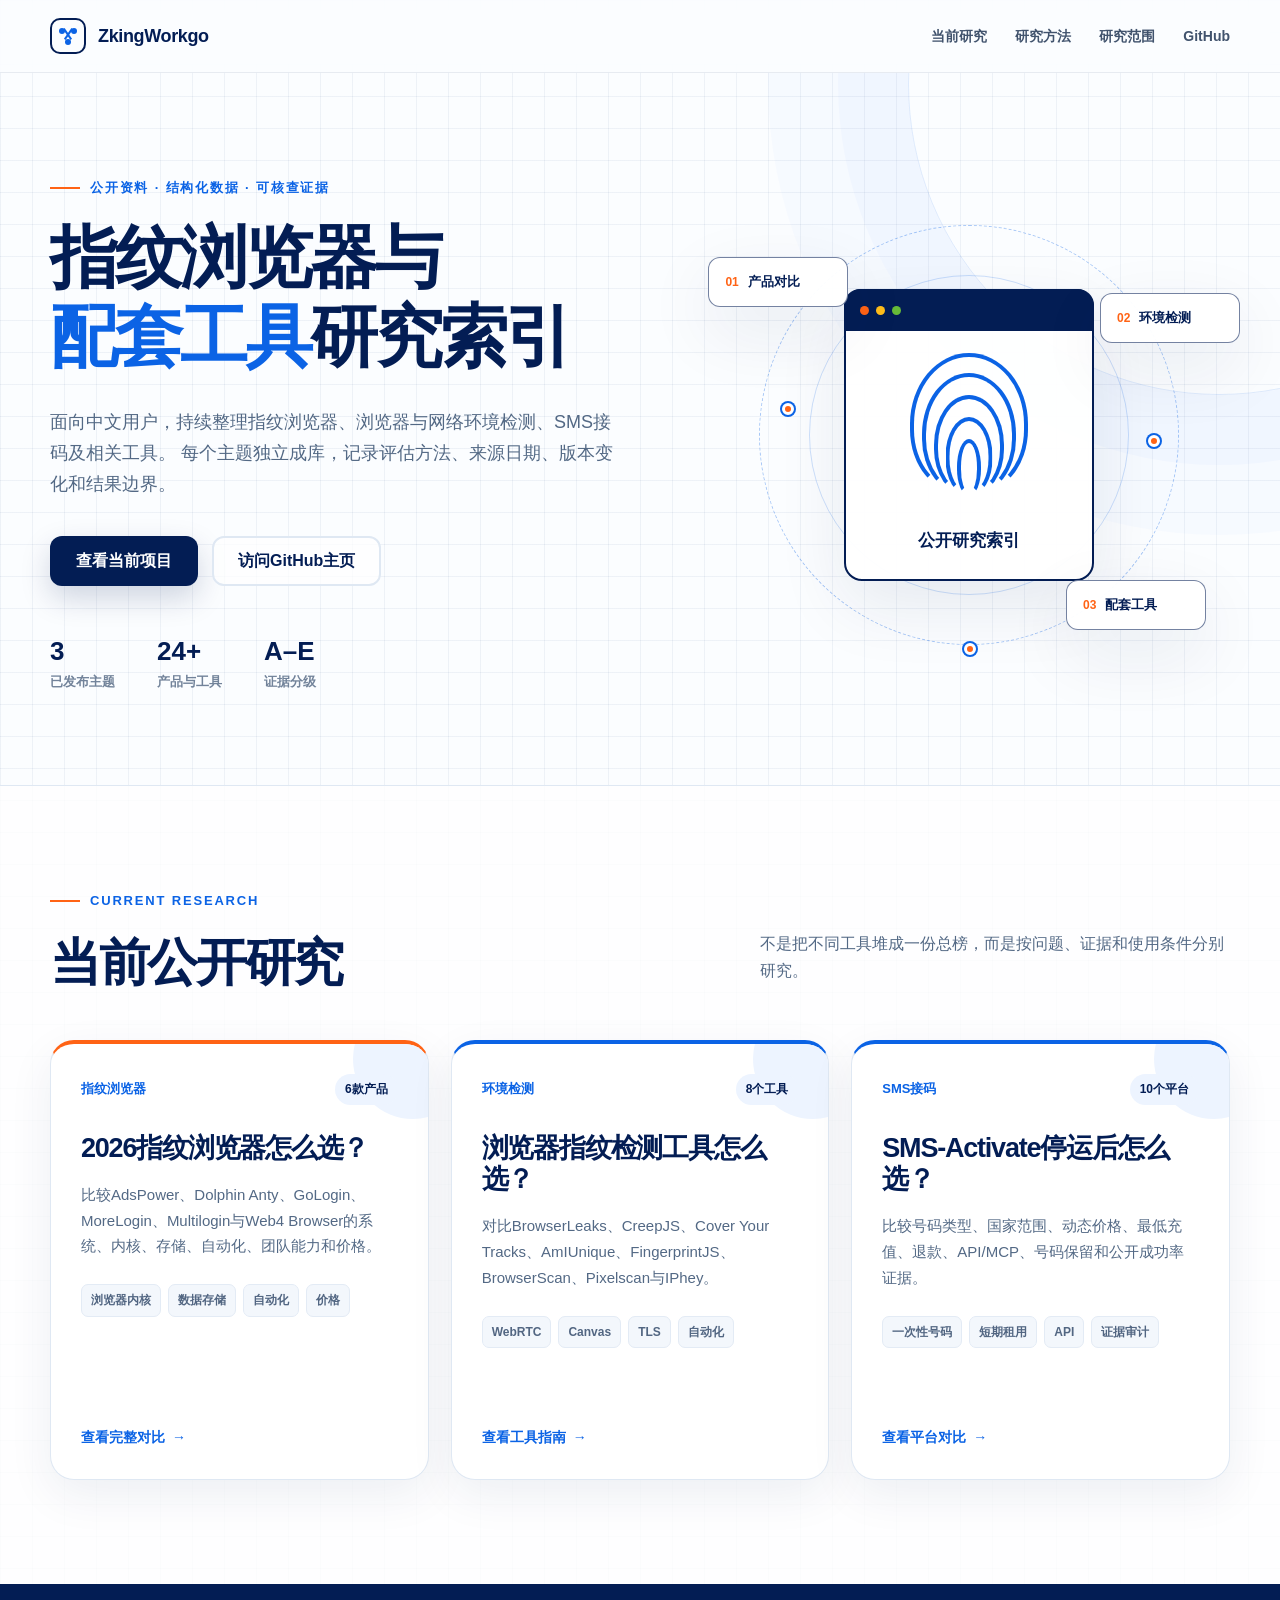
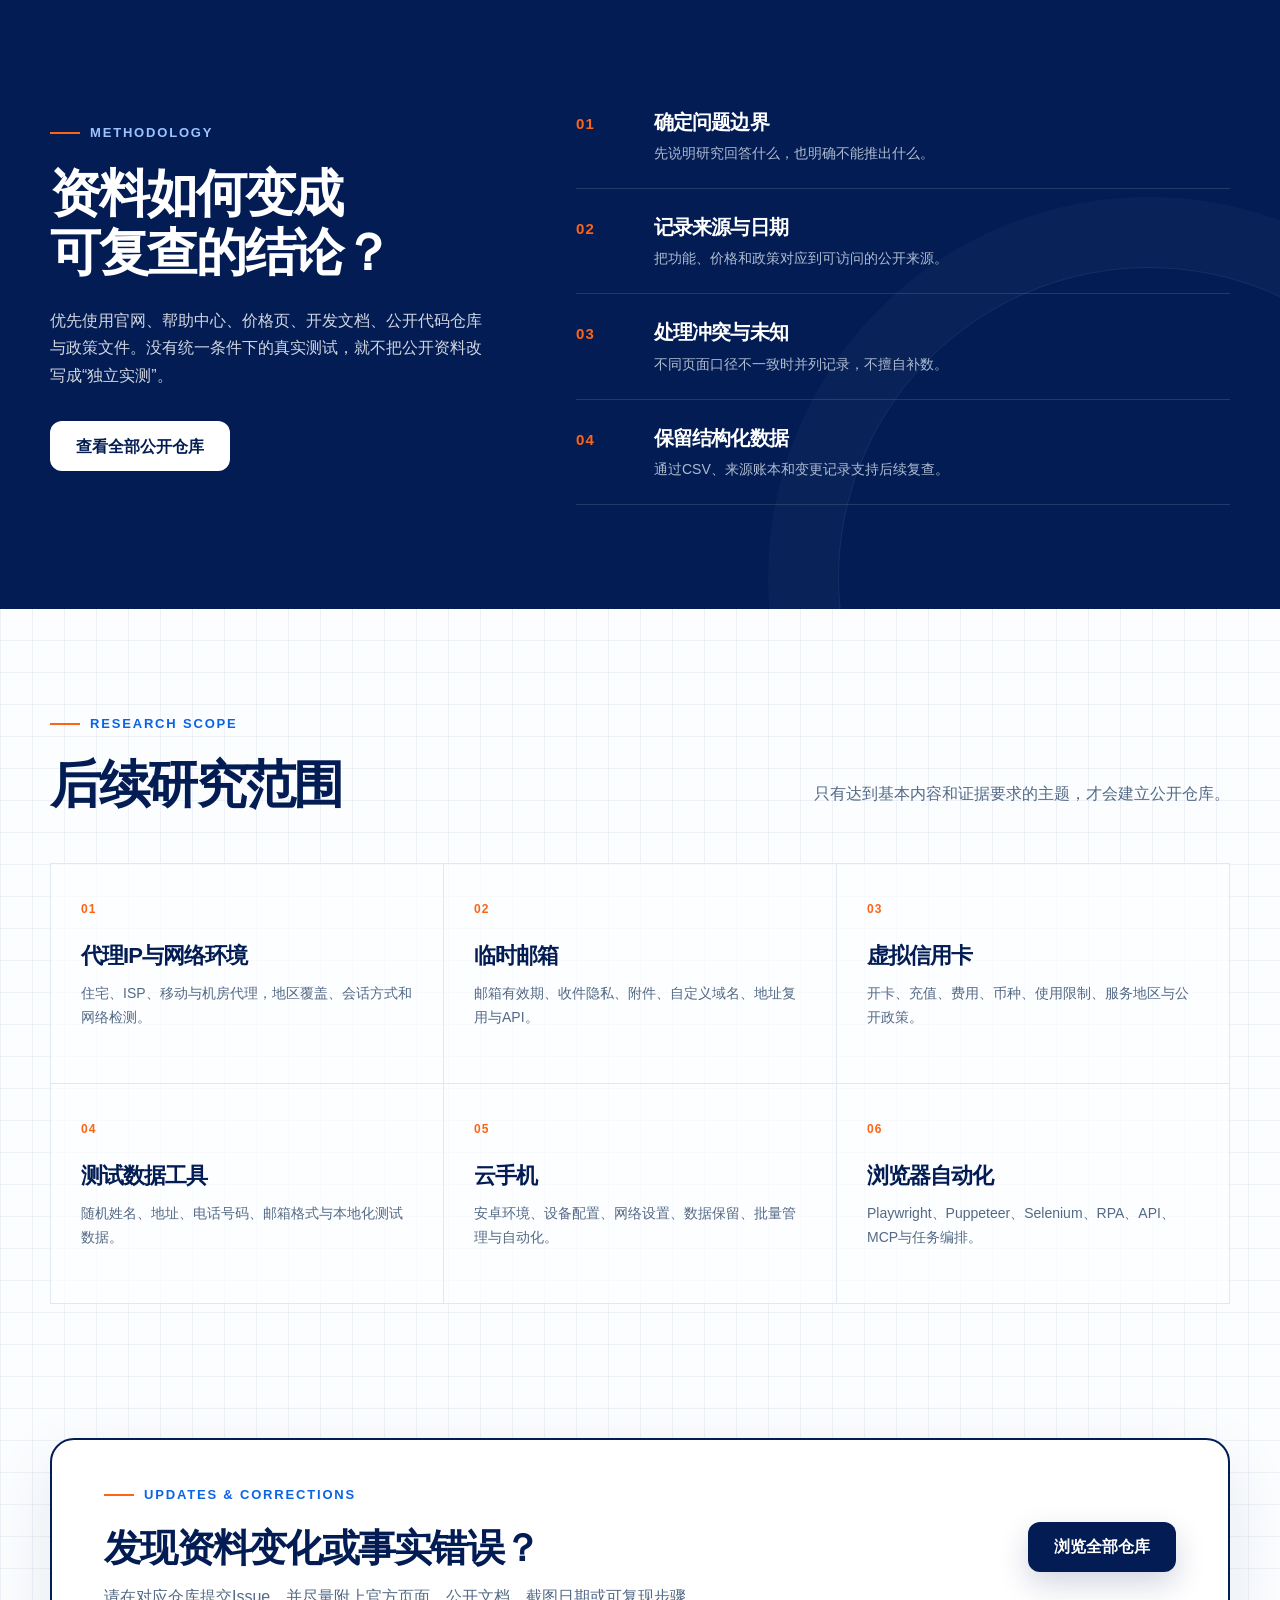
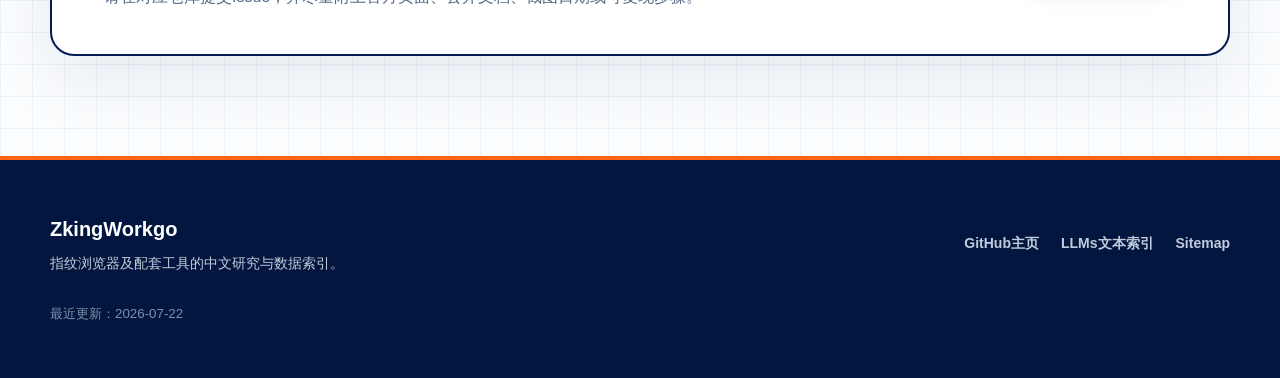
==== index.html @ cc786514 "Initialize GitHub Pages research hub" ====
<!doctype html>
<html lang="zh-CN">
<head>
  <meta charset="utf-8">
  <meta name="viewport" content="width=device-width, initial-scale=1">
  <title>指纹浏览器工具生态指南｜ZkingWorkgo</title>
  <meta name="description" content="面向中文用户的指纹浏览器及配套工具研究索引，涵盖指纹浏览器对比、浏览器指纹检测、代理IP、SMS接码、临时邮箱、虚拟信用卡、测试数据和浏览器自动化。">
  <meta name="robots" content="index,follow,max-image-preview:large">
  <meta name="author" content="ZkingWorkgo">
  <link rel="canonical" href="https://zkingworkgo.github.io/">
  <link rel="icon" href="/assets/favicon.svg" type="image/svg+xml">
  <link rel="manifest" href="/site.webmanifest">

  <meta property="og:type" content="website">
  <meta property="og:locale" content="zh_CN">
  <meta property="og:site_name" content="ZkingWorkgo 工具生态研究">
  <meta property="og:title" content="指纹浏览器工具生态指南">
  <meta property="og:description" content="指纹浏览器、浏览器指纹检测、SMS接码及相关工具的中文研究、对比指南与公开数据索引。">
  <meta property="og:url" content="https://zkingworkgo.github.io/">
  <meta property="og:image" content="https://zkingworkgo.github.io/assets/research-hub-social-preview.png">
  <meta property="og:image:width" content="1200">
  <meta property="og:image:height" content="630">
  <meta property="og:image:alt" content="ZkingWorkgo指纹浏览器工具生态研究索引">

  <meta name="twitter:card" content="summary_large_image">
  <meta name="twitter:title" content="指纹浏览器工具生态指南">
  <meta name="twitter:description" content="指纹浏览器及配套工具的中文研究、对比指南与公开数据索引。">
  <meta name="twitter:image" content="https://zkingworkgo.github.io/assets/research-hub-social-preview.png">

  <link rel="stylesheet" href="/styles.css">

  <script type="application/ld+json">
  {
    "@context": "https://schema.org",
    "@type": "CollectionPage",
    "name": "指纹浏览器工具生态指南",
    "description": "面向中文用户的指纹浏览器及配套工具研究、对比指南与公开数据索引。",
    "url": "https://zkingworkgo.github.io/",
    "inLanguage": "zh-CN",
    "dateModified": "2026-07-22",
    "author": {
      "@type": "Person",
      "name": "ZkingWorkgo",
      "url": "https://github.com/ZkingWorkgo"
    },
    "mainEntity": {
      "@type": "ItemList",
      "numberOfItems": 3,
      "itemListElement": [
        {
          "@type": "ListItem",
          "position": 1,
          "name": "2026指纹浏览器怎么选？6款主流产品对比",
          "url": "https://github.com/ZkingWorkgo/fingerprint-browser"
        },
        {
          "@type": "ListItem",
          "position": 2,
          "name": "浏览器指纹检测工具怎么选？8个工具对比",
          "url": "https://github.com/ZkingWorkgo/browser-fingerprint-checkers"
        },
        {
          "@type": "ListItem",
          "position": 3,
          "name": "2026年SMS接码平台怎么选？10个平台对比",
          "url": "https://github.com/ZkingWorkgo/sms-verification-platforms"
        }
      ]
    }
  }
  </script>
</head>
<body>
  <a class="skip-link" href="#main">跳到主要内容</a>

  <header class="site-header">
    <nav class="nav shell" aria-label="主导航">
      <a class="brand" href="/" aria-label="ZkingWorkgo首页">
        <span class="brand-mark" aria-hidden="true">
          <span></span><span></span><span></span>
        </span>
        <span>ZkingWorkgo</span>
      </a>
      <div class="nav-links">
        <a href="#projects">当前研究</a>
        <a href="#method">研究方法</a>
        <a href="#scope">研究范围</a>
        <a href="https://github.com/ZkingWorkgo" rel="me">GitHub</a>
      </div>
    </nav>
  </header>

  <main id="main">
    <section class="hero">
      <div class="shell hero-grid">
        <div class="hero-copy">
          <p class="eyebrow"><span></span>公开资料 · 结构化数据 · 可核查证据</p>
          <h1>指纹浏览器与<br><em>配套工具</em>研究索引</h1>
          <p class="hero-intro">
            面向中文用户，持续整理指纹浏览器、浏览器与网络环境检测、SMS接码及相关工具。
            每个主题独立成库，记录评估方法、来源日期、版本变化和结果边界。
          </p>
          <div class="hero-actions">
            <a class="button button-primary" href="#projects">查看当前项目</a>
            <a class="button button-secondary" href="https://github.com/ZkingWorkgo">访问GitHub主页</a>
          </div>
          <dl class="metrics" aria-label="项目概况">
            <div><dt>3</dt><dd>已发布主题</dd></div>
            <div><dt>24+</dt><dd>产品与工具</dd></div>
            <div><dt>A–E</dt><dd>证据分级</dd></div>
          </dl>
        </div>

        <div class="hero-visual" aria-label="浏览器工具生态关系示意图">
          <div class="orbit orbit-one"></div>
          <div class="orbit orbit-two"></div>
          <div class="visual-card visual-main">
            <div class="browser-bar"><i></i><i></i><i></i></div>
            <div class="fingerprint" aria-hidden="true">
              <span class="fp fp-1"></span>
              <span class="fp fp-2"></span>
              <span class="fp fp-3"></span>
              <span class="fp fp-4"></span>
              <span class="fp fp-5"></span>
            </div>
            <strong>公开研究索引</strong>
          </div>
          <div class="satellite sat-one"><b>01</b><span>产品对比</span></div>
          <div class="satellite sat-two"><b>02</b><span>环境检测</span></div>
          <div class="satellite sat-three"><b>03</b><span>配套工具</span></div>
          <span class="node node-one"></span>
          <span class="node node-two"></span>
          <span class="node node-three"></span>
        </div>
      </div>
    </section>

    <section class="section projects" id="projects">
      <div class="shell">
        <div class="section-heading">
          <div>
            <p class="eyebrow"><span></span>Current research</p>
            <h2>当前公开研究</h2>
          </div>
          <p>不是把不同工具堆成一份总榜，而是按问题、证据和使用条件分别研究。</p>
        </div>

        <div class="project-grid">
          <article class="project-card featured">
            <div class="card-topline"><span>指纹浏览器</span><b>6款产品</b></div>
            <h3><a href="https://github.com/ZkingWorkgo/fingerprint-browser">2026指纹浏览器怎么选？</a></h3>
            <p>比较AdsPower、Dolphin Anty、GoLogin、MoreLogin、Multilogin与Web4 Browser的系统、内核、存储、自动化、团队能力和价格。</p>
            <ul class="tag-list" aria-label="主要研究维度">
              <li>浏览器内核</li><li>数据存储</li><li>自动化</li><li>价格</li>
            </ul>
            <a class="text-link" href="https://github.com/ZkingWorkgo/fingerprint-browser">查看完整对比 <span>→</span></a>
          </article>

          <article class="project-card">
            <div class="card-topline"><span>环境检测</span><b>8个工具</b></div>
            <h3><a href="https://github.com/ZkingWorkgo/browser-fingerprint-checkers">浏览器指纹检测工具怎么选？</a></h3>
            <p>对比BrowserLeaks、CreepJS、Cover Your Tracks、AmIUnique、FingerprintJS、BrowserScan、Pixelscan与IPhey。</p>
            <ul class="tag-list" aria-label="主要研究维度">
              <li>WebRTC</li><li>Canvas</li><li>TLS</li><li>自动化</li>
            </ul>
            <a class="text-link" href="https://github.com/ZkingWorkgo/browser-fingerprint-checkers">查看工具指南 <span>→</span></a>
          </article>

          <article class="project-card">
            <div class="card-topline"><span>SMS接码</span><b>10个平台</b></div>
            <h3><a href="https://github.com/ZkingWorkgo/sms-verification-platforms">SMS-Activate停运后怎么选？</a></h3>
            <p>比较号码类型、国家范围、动态价格、最低充值、退款、API/MCP、号码保留和公开成功率证据。</p>
            <ul class="tag-list" aria-label="主要研究维度">
              <li>一次性号码</li><li>短期租用</li><li>API</li><li>证据审计</li>
            </ul>
            <a class="text-link" href="https://github.com/ZkingWorkgo/sms-verification-platforms">查看平台对比 <span>→</span></a>
          </article>
        </div>
      </div>
    </section>

    <section class="section method" id="method">
      <div class="shell method-grid">
        <div class="method-copy">
          <p class="eyebrow light"><span></span>Methodology</p>
          <h2>资料如何变成<br>可复查的结论？</h2>
          <p>优先使用官网、帮助中心、价格页、开发文档、公开代码仓库与政策文件。没有统一条件下的真实测试，就不把公开资料改写成“独立实测”。</p>
          <a class="button button-light" href="https://github.com/ZkingWorkgo">查看全部公开仓库</a>
        </div>
        <ol class="method-steps">
          <li><b>01</b><div><h3>确定问题边界</h3><p>先说明研究回答什么，也明确不能推出什么。</p></div></li>
          <li><b>02</b><div><h3>记录来源与日期</h3><p>把功能、价格和政策对应到可访问的公开来源。</p></div></li>
          <li><b>03</b><div><h3>处理冲突与未知</h3><p>不同页面口径不一致时并列记录，不擅自补数。</p></div></li>
          <li><b>04</b><div><h3>保留结构化数据</h3><p>通过CSV、来源账本和变更记录支持后续复查。</p></div></li>
        </ol>
      </div>
    </section>

    <section class="section scope" id="scope">
      <div class="shell">
        <div class="section-heading">
          <div>
            <p class="eyebrow"><span></span>Research scope</p>
            <h2>后续研究范围</h2>
          </div>
          <p>只有达到基本内容和证据要求的主题，才会建立公开仓库。</p>
        </div>
        <div class="scope-grid">
          <div><span>01</span><h3>代理IP与网络环境</h3><p>住宅、ISP、移动与机房代理，地区覆盖、会话方式和网络检测。</p></div>
          <div><span>02</span><h3>临时邮箱</h3><p>邮箱有效期、收件隐私、附件、自定义域名、地址复用与API。</p></div>
          <div><span>03</span><h3>虚拟信用卡</h3><p>开卡、充值、费用、币种、使用限制、服务地区与公开政策。</p></div>
          <div><span>04</span><h3>测试数据工具</h3><p>随机姓名、地址、电话号码、邮箱格式与本地化测试数据。</p></div>
          <div><span>05</span><h3>云手机</h3><p>安卓环境、设备配置、网络设置、数据保留、批量管理与自动化。</p></div>
          <div><span>06</span><h3>浏览器自动化</h3><p>Playwright、Puppeteer、Selenium、RPA、API、MCP与任务编排。</p></div>
        </div>
      </div>
    </section>

    <section class="closing">
      <div class="shell closing-inner">
        <div>
          <p class="eyebrow"><span></span>Updates & corrections</p>
          <h2>发现资料变化或事实错误？</h2>
          <p>请在对应仓库提交Issue，并尽量附上官方页面、公开文档、截图日期或可复现步骤。</p>
        </div>
        <a class="button button-primary" href="https://github.com/ZkingWorkgo?tab=repositories">浏览全部仓库</a>
      </div>
    </section>
  </main>

  <footer class="site-footer">
    <div class="shell footer-inner">
      <div>
        <strong>ZkingWorkgo</strong>
        <p>指纹浏览器及配套工具的中文研究与数据索引。</p>
      </div>
      <div class="footer-links">
        <a href="https://github.com/ZkingWorkgo">GitHub主页</a>
        <a href="/llms.txt">LLMs文本索引</a>
        <a href="/sitemap.xml">Sitemap</a>
      </div>
      <small>最近更新：2026-07-22</small>
    </div>
  </footer>
</body>
</html>
---- styles.css ----
:root {
  --navy: #031d54;
  --navy-2: #092b68;
  --blue: #0b63e5;
  --orange: #ff6315;
  --ink: #14233d;
  --slate: #536985;
  --muted: #72839a;
  --line: #dfe8f3;
  --grid: rgba(8, 52, 114, .055);
  --pale: #edf4ff;
  --paper: #fbfdff;
  --white: #fff;
  --shadow: 0 24px 70px rgba(4, 31, 79, .09);
  --radius: 24px;
  --shell: 1180px;
}

* { box-sizing: border-box; }

html {
  scroll-behavior: smooth;
  background: var(--paper);
}

body {
  margin: 0;
  color: var(--ink);
  background:
    linear-gradient(var(--grid) 1px, transparent 1px),
    linear-gradient(90deg, var(--grid) 1px, transparent 1px),
    var(--paper);
  background-size: 32px 32px;
  font-family: -apple-system, BlinkMacSystemFont, "Segoe UI", "Noto Sans SC",
    "PingFang SC", "Microsoft YaHei", Arial, sans-serif;
  font-size: 16px;
  line-height: 1.72;
  -webkit-font-smoothing: antialiased;
}

a { color: inherit; text-decoration: none; }
a:focus-visible, button:focus-visible {
  outline: 3px solid rgba(11, 99, 229, .35);
  outline-offset: 4px;
}

.skip-link {
  position: fixed;
  left: 16px;
  top: -80px;
  z-index: 100;
  padding: 10px 16px;
  color: var(--white);
  background: var(--navy);
  border-radius: 8px;
}
.skip-link:focus { top: 16px; }

.shell {
  width: min(var(--shell), calc(100% - 48px));
  margin: 0 auto;
}

.site-header {
  position: sticky;
  top: 0;
  z-index: 50;
  background: rgba(251, 253, 255, .88);
  border-bottom: 1px solid rgba(3, 29, 84, .08);
  backdrop-filter: blur(16px);
}

.nav {
  display: flex;
  align-items: center;
  justify-content: space-between;
  min-height: 72px;
}

.brand {
  display: inline-flex;
  align-items: center;
  gap: 12px;
  color: var(--navy);
  font-size: 18px;
  font-weight: 800;
  letter-spacing: -.02em;
}

.brand-mark {
  position: relative;
  display: grid;
  place-items: center;
  width: 36px;
  height: 36px;
  border: 2px solid var(--navy);
  border-radius: 10px;
}
.brand-mark span {
  position: absolute;
  width: 6px;
  height: 6px;
  background: var(--blue);
  border-radius: 50%;
}
.brand-mark span:nth-child(1) { left: 7px; top: 8px; }
.brand-mark span:nth-child(2) { right: 7px; top: 8px; }
.brand-mark span:nth-child(3) { bottom: 7px; }
.brand-mark::before, .brand-mark::after {
  content: "";
  position: absolute;
  top: 13px;
  width: 13px;
  height: 2px;
  background: var(--blue);
}
.brand-mark::before { left: 9px; transform: rotate(55deg); }
.brand-mark::after { right: 9px; transform: rotate(-55deg); }

.nav-links {
  display: flex;
  align-items: center;
  gap: 28px;
  color: #41536d;
  font-size: 14px;
  font-weight: 650;
}
.nav-links a { transition: color .2s ease; }
.nav-links a:hover { color: var(--blue); }

.hero {
  position: relative;
  overflow: hidden;
  padding: 104px 0 92px;
  border-bottom: 1px solid var(--line);
}
.hero::before {
  content: "";
  position: absolute;
  width: 620px;
  height: 620px;
  right: -250px;
  top: -300px;
  border: 1px solid rgba(11, 99, 229, .12);
  border-radius: 50%;
  box-shadow:
    0 0 0 70px rgba(11, 99, 229, .025),
    0 0 0 140px rgba(11, 99, 229, .02);
}

.hero-grid {
  display: grid;
  grid-template-columns: 1.05fr .95fr;
  gap: 82px;
  align-items: center;
}

.eyebrow {
  display: flex;
  align-items: center;
  gap: 10px;
  margin: 0 0 20px;
  color: var(--blue);
  font-size: 13px;
  font-weight: 800;
  letter-spacing: .14em;
  text-transform: uppercase;
}
.eyebrow span {
  width: 30px;
  height: 2px;
  background: var(--orange);
}

h1, h2, h3, p { margin-top: 0; }
h1, h2, h3 {
  color: var(--navy);
  line-height: 1.16;
  letter-spacing: -.045em;
}

h1 {
  margin-bottom: 30px;
  font-size: clamp(48px, 5.3vw, 76px);
  font-weight: 900;
}
h1 em {
  color: var(--blue);
  font-style: normal;
}

.hero-intro {
  max-width: 640px;
  margin-bottom: 36px;
  color: var(--slate);
  font-size: 18px;
}

.hero-actions {
  display: flex;
  flex-wrap: wrap;
  gap: 14px;
}

.button {
  display: inline-flex;
  align-items: center;
  justify-content: center;
  min-height: 50px;
  padding: 0 24px;
  border: 2px solid transparent;
  border-radius: 12px;
  font-weight: 800;
  transition: transform .2s ease, box-shadow .2s ease, background .2s ease;
}
.button:hover { transform: translateY(-2px); }
.button-primary {
  color: var(--white);
  background: var(--navy);
  box-shadow: 0 12px 30px rgba(3, 29, 84, .18);
}
.button-primary:hover { background: var(--blue); }
.button-secondary {
  color: var(--navy);
  background: rgba(255, 255, 255, .72);
  border-color: var(--line);
}
.button-secondary:hover { border-color: rgba(11, 99, 229, .35); }

.metrics {
  display: flex;
  gap: 42px;
  margin: 50px 0 0;
}
.metrics div { display: grid; gap: 0; }
.metrics dt {
  color: var(--navy);
  font-size: 26px;
  font-weight: 900;
  line-height: 1.2;
}
.metrics dd {
  margin: 4px 0 0;
  color: var(--muted);
  font-size: 13px;
  font-weight: 650;
}

.hero-visual {
  position: relative;
  min-height: 500px;
  isolation: isolate;
}
.orbit {
  position: absolute;
  left: 50%;
  top: 50%;
  border: 1px dashed rgba(11, 99, 229, .35);
  border-radius: 50%;
  transform: translate(-50%, -50%);
}
.orbit-one { width: 420px; height: 420px; }
.orbit-two { width: 320px; height: 320px; border-style: solid; opacity: .55; }

.visual-card, .satellite {
  position: absolute;
  z-index: 2;
  background: rgba(255, 255, 255, .96);
  border: 2px solid var(--navy);
  box-shadow: var(--shadow);
}
.visual-main {
  left: 50%;
  top: 50%;
  display: grid;
  place-items: center;
  width: 250px;
  height: 292px;
  padding-top: 38px;
  border-radius: 18px;
  transform: translate(-50%, -50%);
}
.visual-main strong {
  margin-top: -24px;
  color: var(--navy);
  font-size: 17px;
}
.browser-bar {
  position: absolute;
  left: -2px;
  right: -2px;
  top: -2px;
  display: flex;
  gap: 7px;
  align-items: center;
  height: 42px;
  padding-left: 16px;
  background: var(--navy);
  border-radius: 16px 16px 0 0;
}
.browser-bar i {
  width: 9px;
  height: 9px;
  background: var(--orange);
  border-radius: 50%;
}
.browser-bar i:nth-child(2) { background: #ffbd1a; }
.browser-bar i:nth-child(3) { background: #67bb38; }

.fingerprint {
  position: relative;
  width: 126px;
  height: 150px;
}
.fp {
  position: absolute;
  left: 50%;
  bottom: 8px;
  border: 4px solid var(--blue);
  border-bottom-color: transparent;
  border-radius: 50% 50% 46% 46%;
  transform: translateX(-50%);
}
.fp-1 { width: 118px; height: 142px; }
.fp-2 { width: 94px; height: 122px; }
.fp-3 { width: 70px; height: 100px; }
.fp-4 { width: 47px; height: 78px; }
.fp-5 { width: 24px; height: 56px; }

.satellite {
  display: flex;
  align-items: center;
  gap: 9px;
  min-width: 140px;
  padding: 13px 16px;
  border-width: 1.5px;
  border-color: rgba(3, 29, 84, .55);
  border-radius: 12px;
  color: var(--navy);
  font-size: 13px;
  font-weight: 750;
}
.satellite b { color: var(--orange); font-size: 12px; }
.sat-one { left: 0; top: 72px; }
.sat-two { right: -10px; top: 108px; }
.sat-three { right: 24px; bottom: 55px; }
.node {
  position: absolute;
  z-index: 3;
  width: 12px;
  height: 12px;
  background: var(--orange);
  border: 3px solid var(--white);
  border-radius: 50%;
  box-shadow: 0 0 0 2px var(--blue);
}
.node-one { left: 74px; top: 218px; }
.node-two { right: 70px; top: 250px; }
.node-three { left: 49%; bottom: 30px; }

.section { padding: 104px 0; }

.section-heading {
  display: flex;
  align-items: end;
  justify-content: space-between;
  gap: 40px;
  margin-bottom: 48px;
}
.section-heading h2, .method h2, .closing h2 {
  margin-bottom: 0;
  font-size: clamp(36px, 4vw, 54px);
  font-weight: 900;
}
.section-heading > p {
  max-width: 470px;
  margin-bottom: 7px;
  color: var(--slate);
}

.projects {
  background: rgba(255, 255, 255, .78);
}
.project-grid {
  display: grid;
  grid-template-columns: repeat(3, 1fr);
  gap: 22px;
}
.project-card {
  position: relative;
  display: flex;
  flex-direction: column;
  min-height: 440px;
  padding: 30px;
  overflow: hidden;
  background: var(--white);
  border: 1px solid var(--line);
  border-top: 4px solid var(--blue);
  border-radius: var(--radius);
  box-shadow: 0 15px 46px rgba(6, 36, 82, .07);
  transition: transform .25s ease, box-shadow .25s ease;
}
.project-card:hover {
  transform: translateY(-6px);
  box-shadow: 0 24px 60px rgba(6, 36, 82, .12);
}
.project-card::after {
  content: "";
  position: absolute;
  right: -45px;
  top: -45px;
  width: 120px;
  height: 120px;
  background: var(--pale);
  border-radius: 50%;
}
.project-card.featured { border-top-color: var(--orange); }
.card-topline {
  position: relative;
  z-index: 1;
  display: flex;
  justify-content: space-between;
  align-items: center;
  margin-bottom: 28px;
  color: var(--blue);
  font-size: 13px;
  font-weight: 800;
}
.card-topline b {
  padding: 5px 10px;
  color: var(--navy);
  background: var(--pale);
  border-radius: 99px;
  font-size: 12px;
}
.project-card h3 {
  position: relative;
  z-index: 1;
  margin-bottom: 18px;
  font-size: 27px;
  font-weight: 900;
}
.project-card h3 a:hover { color: var(--blue); }
.project-card p {
  color: var(--slate);
  font-size: 15px;
}
.tag-list {
  display: flex;
  flex-wrap: wrap;
  gap: 7px;
  margin: 10px 0 28px;
  padding: 0;
  list-style: none;
}
.tag-list li {
  padding: 5px 9px;
  color: #526682;
  background: #f3f7fc;
  border: 1px solid #e3ebf5;
  border-radius: 7px;
  font-size: 12px;
  font-weight: 650;
}
.text-link {
  display: inline-flex;
  align-items: center;
  gap: 7px;
  margin-top: auto;
  color: var(--blue);
  font-size: 14px;
  font-weight: 850;
}
.text-link span { transition: transform .2s ease; }
.text-link:hover span { transform: translateX(5px); }

.method {
  position: relative;
  overflow: hidden;
  color: rgba(255, 255, 255, .82);
  background: var(--navy);
}
.method::after {
  content: "";
  position: absolute;
  right: -180px;
  bottom: -280px;
  width: 620px;
  height: 620px;
  border: 1px solid rgba(255, 255, 255, .08);
  border-radius: 50%;
  box-shadow: 0 0 0 70px rgba(255, 255, 255, .025);
}
.method-grid {
  position: relative;
  z-index: 1;
  display: grid;
  grid-template-columns: .8fr 1.2fr;
  gap: 90px;
  align-items: center;
}
.eyebrow.light { color: #9cc3ff; }
.method h2 { color: var(--white); margin-bottom: 24px; }
.method-copy > p:not(.eyebrow) { margin-bottom: 32px; }
.button-light {
  color: var(--navy);
  background: var(--white);
}
.method-steps {
  display: grid;
  gap: 4px;
  margin: 0;
  padding: 0;
  list-style: none;
}
.method-steps li {
  display: grid;
  grid-template-columns: 58px 1fr;
  gap: 20px;
  padding: 23px 0;
  border-bottom: 1px solid rgba(255, 255, 255, .12);
}
.method-steps b {
  color: var(--orange);
  font-size: 15px;
  letter-spacing: .08em;
}
.method-steps h3 {
  margin-bottom: 7px;
  color: var(--white);
  font-size: 20px;
}
.method-steps p { margin: 0; color: #aebbd0; font-size: 14px; }

.scope-grid {
  display: grid;
  grid-template-columns: repeat(3, 1fr);
  border-top: 1px solid var(--line);
  border-left: 1px solid var(--line);
}
.scope-grid > div {
  min-height: 220px;
  padding: 30px;
  background: rgba(255, 255, 255, .62);
  border-right: 1px solid var(--line);
  border-bottom: 1px solid var(--line);
}
.scope-grid span {
  color: var(--orange);
  font-size: 12px;
  font-weight: 900;
  letter-spacing: .1em;
}
.scope-grid h3 { margin: 22px 0 12px; font-size: 22px; }
.scope-grid p { margin: 0; color: var(--slate); font-size: 14px; }

.closing { padding: 30px 0 100px; }
.closing-inner {
  display: flex;
  align-items: center;
  justify-content: space-between;
  gap: 40px;
  padding: 44px 52px;
  background: var(--white);
  border: 2px solid var(--navy);
  border-radius: var(--radius);
  box-shadow: var(--shadow);
}
.closing h2 { margin-bottom: 12px; font-size: clamp(30px, 3vw, 42px); }
.closing p:not(.eyebrow) { max-width: 720px; margin-bottom: 0; color: var(--slate); }

.site-footer {
  color: #c0ccdc;
  background: #02163f;
  border-top: 4px solid var(--orange);
}
.footer-inner {
  display: grid;
  grid-template-columns: 1fr auto;
  gap: 28px 60px;
  align-items: center;
  padding: 52px 0;
}
.footer-inner strong { color: var(--white); font-size: 20px; }
.footer-inner p { margin: 4px 0 0; font-size: 14px; }
.footer-links { display: flex; gap: 22px; font-size: 14px; font-weight: 700; }
.footer-links a:hover { color: var(--white); }
.footer-inner small { grid-column: 1 / -1; color: #7f91aa; }

@media (max-width: 980px) {
  .nav-links a:not(:last-child) { display: none; }
  .hero { padding-top: 76px; }
  .hero-grid { grid-template-columns: 1fr; gap: 60px; }
  .hero-visual { min-height: 460px; }
  .project-grid { grid-template-columns: 1fr; }
  .project-card { min-height: auto; }
  .method-grid { grid-template-columns: 1fr; gap: 55px; }
  .scope-grid { grid-template-columns: repeat(2, 1fr); }
}

@media (max-width: 680px) {
  .shell { width: min(100% - 32px, var(--shell)); }
  .nav { min-height: 64px; }
  .hero { padding: 62px 0 70px; }
  h1 { font-size: 45px; }
  .hero-intro { font-size: 16px; }
  .metrics { gap: 24px; }
  .metrics dt { font-size: 22px; }
  .hero-visual { min-height: 400px; transform: scale(.86); margin: -30px -30px; }
  .sat-one { left: -15px; }
  .sat-two { right: -25px; }
  .section { padding: 78px 0; }
  .section-heading { display: block; }
  .section-heading > p { margin-top: 18px; }
  .project-card { padding: 25px; }
  .scope-grid { grid-template-columns: 1fr; }
  .scope-grid > div { min-height: 180px; }
  .closing { padding-bottom: 74px; }
  .closing-inner { display: block; padding: 30px 25px; }
  .closing-inner .button { margin-top: 26px; width: 100%; }
  .footer-inner { grid-template-columns: 1fr; }
  .footer-links { flex-wrap: wrap; }
}

@media (prefers-reduced-motion: reduce) {
  html { scroll-behavior: auto; }
  *, *::before, *::after {
    animation-duration: .01ms !important;
    transition-duration: .01ms !important;
  }
}
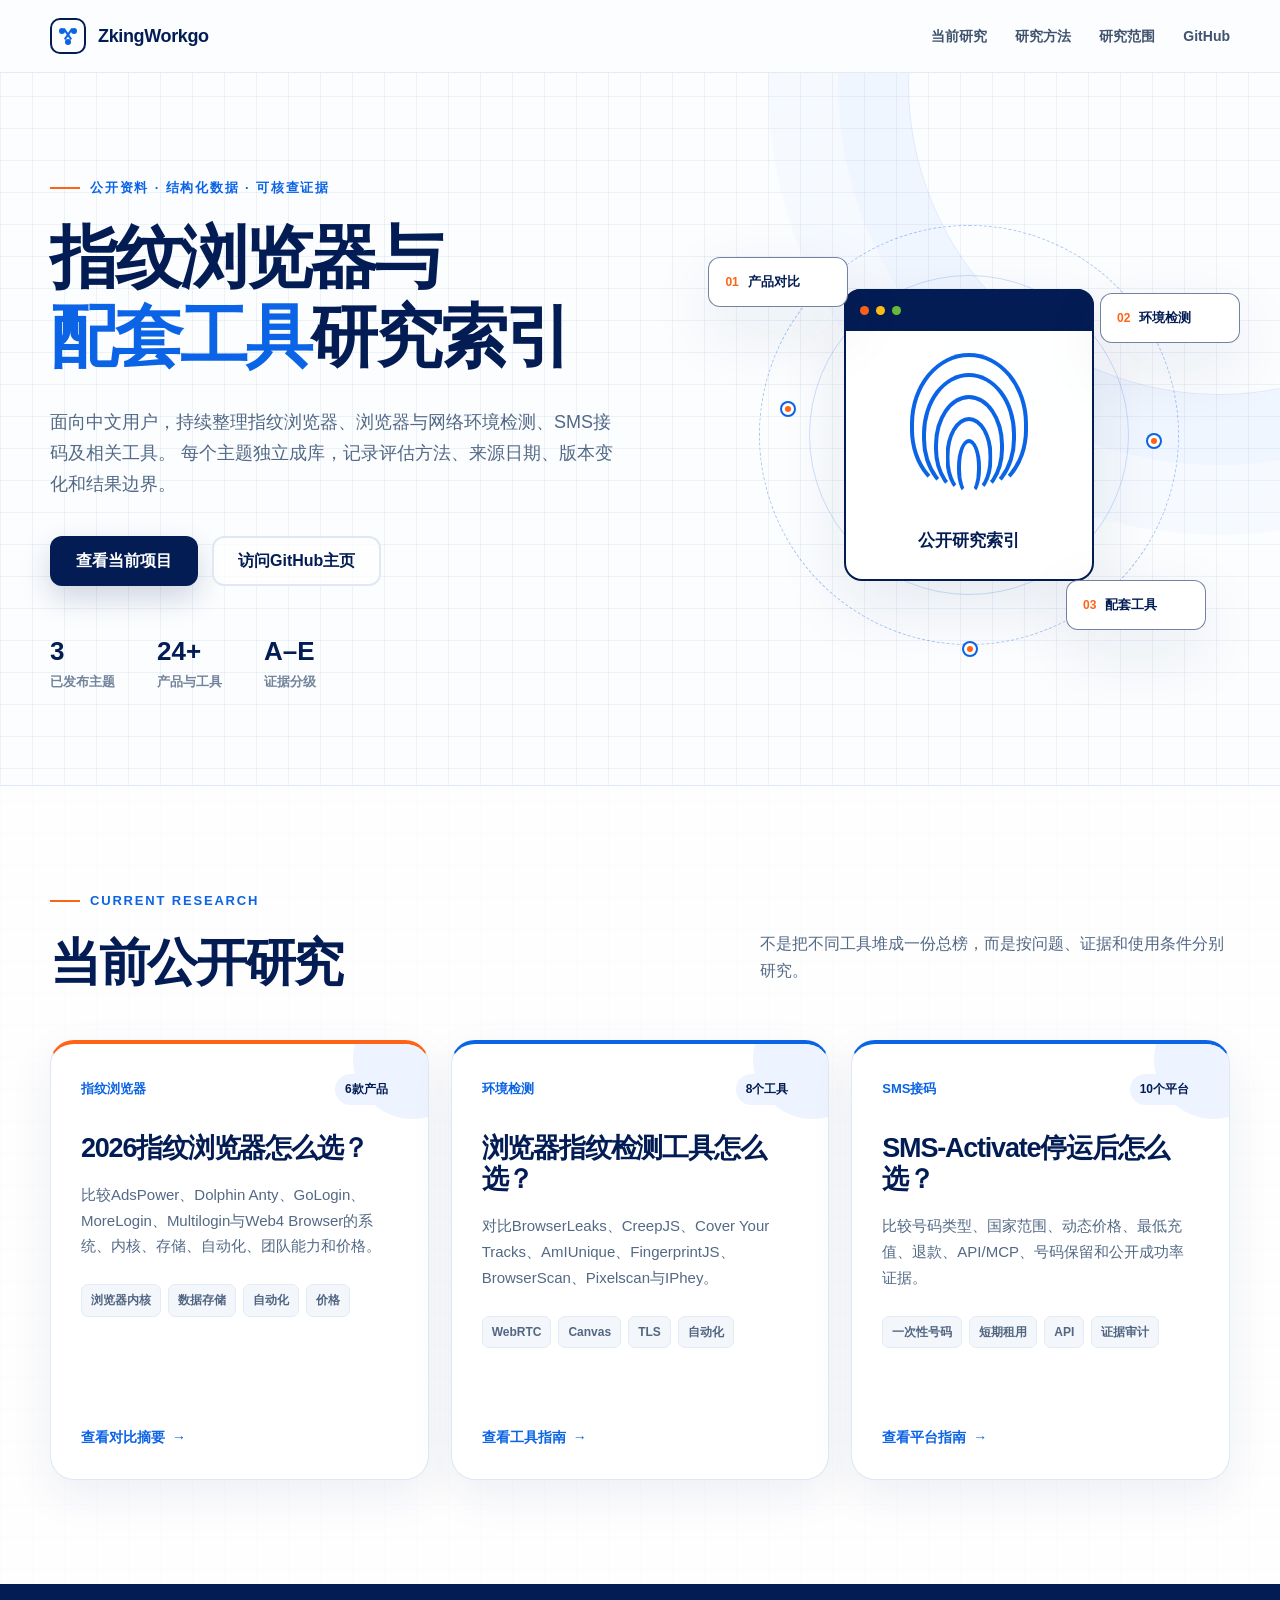
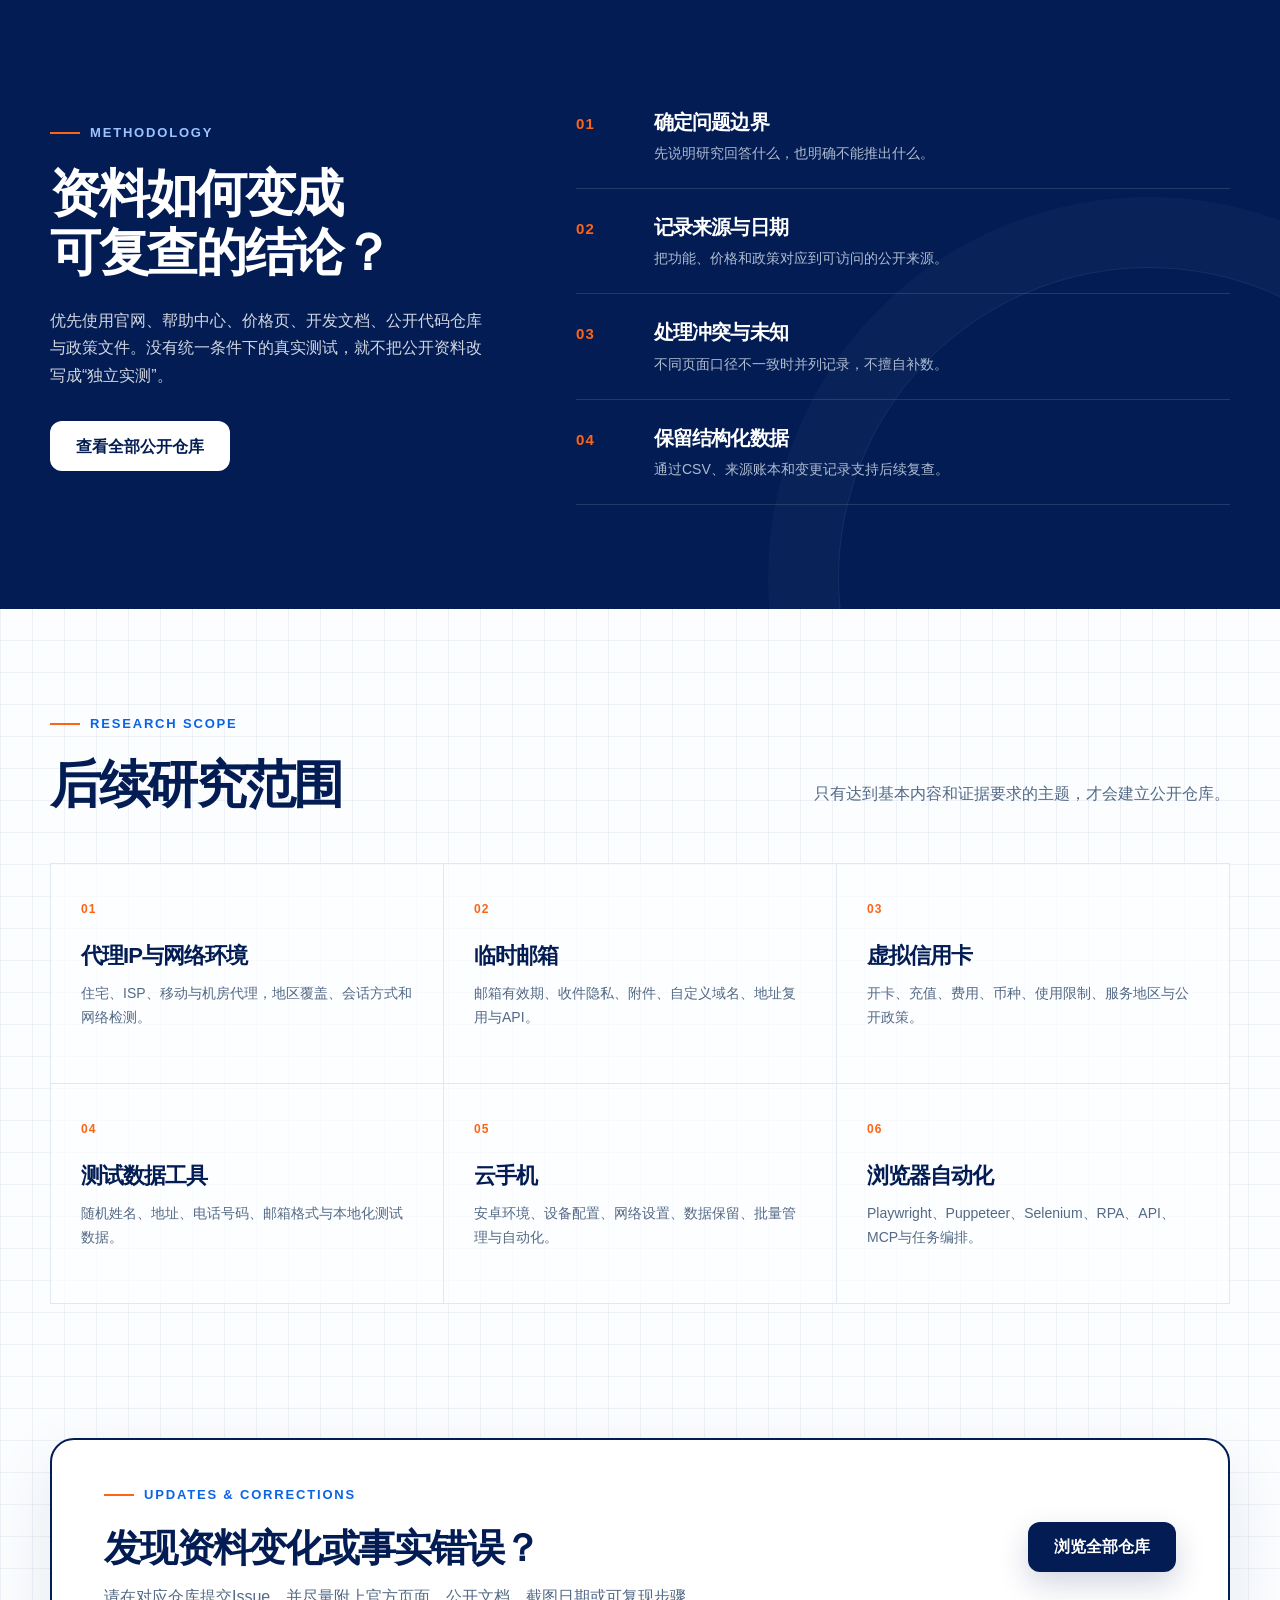
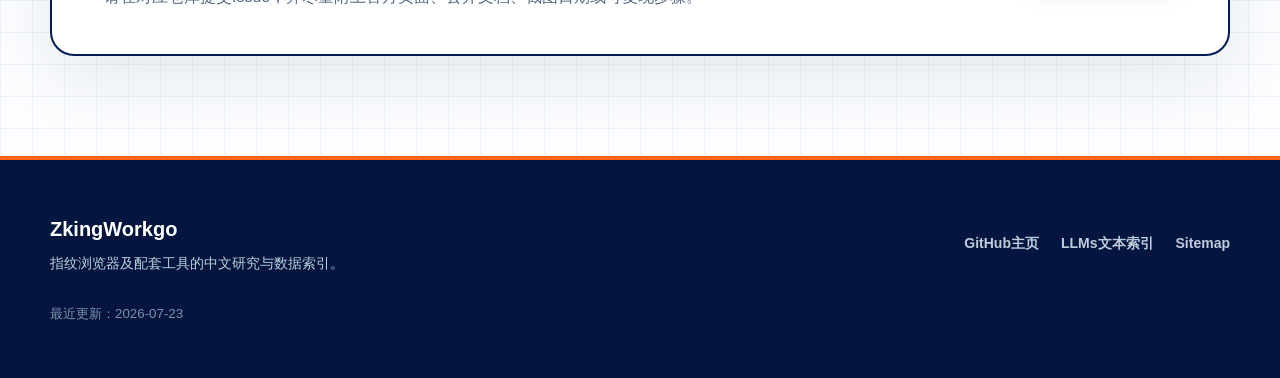
==== commit f6f7bf1b: "Add files via upload" ====
--- a/index.html
+++ b/index.html
@@ -37,7 +37,7 @@
     "description": "面向中文用户的指纹浏览器及配套工具研究、对比指南与公开数据索引。",
     "url": "https://zkingworkgo.github.io/",
     "inLanguage": "zh-CN",
-    "dateModified": "2026-07-22",
+    "dateModified": "2026-07-23",
     "author": {
       "@type": "Person",
       "name": "ZkingWorkgo",
@@ -51,19 +51,19 @@
           "@type": "ListItem",
           "position": 1,
           "name": "2026指纹浏览器怎么选？6款主流产品对比",
-          "url": "https://github.com/ZkingWorkgo/fingerprint-browser"
+          "url": "https://zkingworkgo.github.io/fingerprint-browser/"
         },
         {
           "@type": "ListItem",
           "position": 2,
           "name": "浏览器指纹检测工具怎么选？8个工具对比",
-          "url": "https://github.com/ZkingWorkgo/browser-fingerprint-checkers"
+          "url": "https://zkingworkgo.github.io/browser-fingerprint-checkers/"
         },
         {
           "@type": "ListItem",
           "position": 3,
           "name": "2026年SMS接码平台怎么选？10个平台对比",
-          "url": "https://github.com/ZkingWorkgo/sms-verification-platforms"
+          "url": "https://zkingworkgo.github.io/sms-verification-platforms/"
         }
       ]
     }
@@ -148,32 +148,32 @@
         <div class="project-grid">
           <article class="project-card featured">
             <div class="card-topline"><span>指纹浏览器</span><b>6款产品</b></div>
-            <h3><a href="https://github.com/ZkingWorkgo/fingerprint-browser">2026指纹浏览器怎么选？</a></h3>
+            <h3><a href="/fingerprint-browser/">2026指纹浏览器怎么选？</a></h3>
             <p>比较AdsPower、Dolphin Anty、GoLogin、MoreLogin、Multilogin与Web4 Browser的系统、内核、存储、自动化、团队能力和价格。</p>
             <ul class="tag-list" aria-label="主要研究维度">
               <li>浏览器内核</li><li>数据存储</li><li>自动化</li><li>价格</li>
             </ul>
-            <a class="text-link" href="https://github.com/ZkingWorkgo/fingerprint-browser">查看完整对比 <span>→</span></a>
+            <a class="text-link" href="/fingerprint-browser/">查看对比摘要 <span>→</span></a>
           </article>
 
           <article class="project-card">
             <div class="card-topline"><span>环境检测</span><b>8个工具</b></div>
-            <h3><a href="https://github.com/ZkingWorkgo/browser-fingerprint-checkers">浏览器指纹检测工具怎么选？</a></h3>
+            <h3><a href="/browser-fingerprint-checkers/">浏览器指纹检测工具怎么选？</a></h3>
             <p>对比BrowserLeaks、CreepJS、Cover Your Tracks、AmIUnique、FingerprintJS、BrowserScan、Pixelscan与IPhey。</p>
             <ul class="tag-list" aria-label="主要研究维度">
               <li>WebRTC</li><li>Canvas</li><li>TLS</li><li>自动化</li>
             </ul>
-            <a class="text-link" href="https://github.com/ZkingWorkgo/browser-fingerprint-checkers">查看工具指南 <span>→</span></a>
+            <a class="text-link" href="/browser-fingerprint-checkers/">查看工具指南 <span>→</span></a>
           </article>
 
           <article class="project-card">
             <div class="card-topline"><span>SMS接码</span><b>10个平台</b></div>
-            <h3><a href="https://github.com/ZkingWorkgo/sms-verification-platforms">SMS-Activate停运后怎么选？</a></h3>
+            <h3><a href="/sms-verification-platforms/">SMS-Activate停运后怎么选？</a></h3>
             <p>比较号码类型、国家范围、动态价格、最低充值、退款、API/MCP、号码保留和公开成功率证据。</p>
             <ul class="tag-list" aria-label="主要研究维度">
               <li>一次性号码</li><li>短期租用</li><li>API</li><li>证据审计</li>
             </ul>
-            <a class="text-link" href="https://github.com/ZkingWorkgo/sms-verification-platforms">查看平台对比 <span>→</span></a>
+            <a class="text-link" href="/sms-verification-platforms/">查看平台指南 <span>→</span></a>
           </article>
         </div>
       </div>
@@ -239,7 +239,7 @@
         <a href="/llms.txt">LLMs文本索引</a>
         <a href="/sitemap.xml">Sitemap</a>
       </div>
-      <small>最近更新：2026-07-22</small>
+      <small>最近更新：2026-07-23</small>
     </div>
   </footer>
 </body>
--- a/styles.css
+++ b/styles.css
@@ -587,6 +587,343 @@
 .footer-links a:hover { color: var(--white); }
 .footer-inner small { grid-column: 1 / -1; color: #7f91aa; }
 
+/* Topic article pages */
+.article-hero {
+  position: relative;
+  padding: 64px 0 76px;
+  overflow: hidden;
+  background:
+    radial-gradient(circle at 88% 15%, rgba(11, 99, 229, .09), transparent 27%),
+    rgba(255, 255, 255, .66);
+  border-bottom: 1px solid var(--line);
+}
+.article-hero::after {
+  content: "";
+  position: absolute;
+  right: -140px;
+  bottom: -260px;
+  width: 520px;
+  height: 520px;
+  border: 1px solid rgba(11, 99, 229, .12);
+  border-radius: 50%;
+  box-shadow: 0 0 0 65px rgba(11, 99, 229, .025);
+}
+.article-hero .shell { position: relative; z-index: 1; }
+.article-hero h1 {
+  max-width: 1050px;
+  margin-bottom: 26px;
+  font-size: clamp(44px, 5vw, 70px);
+}
+.article-lead {
+  max-width: 850px;
+  margin-bottom: 24px;
+  color: var(--slate);
+  font-size: 19px;
+}
+.breadcrumb {
+  display: flex;
+  flex-wrap: wrap;
+  gap: 9px;
+  margin-bottom: 34px;
+  color: var(--muted);
+  font-size: 13px;
+  font-weight: 700;
+}
+.breadcrumb a:hover { color: var(--blue); }
+.article-meta {
+  display: flex;
+  flex-wrap: wrap;
+  gap: 8px 20px;
+  margin-bottom: 32px;
+  color: var(--muted);
+  font-size: 13px;
+  font-weight: 650;
+}
+.article-meta span:not(:last-child)::after {
+  content: "·";
+  margin-left: 20px;
+  color: #a4b0c0;
+}
+.article-shell { padding-top: 54px; padding-bottom: 96px; }
+.article-cover {
+  margin: 0 0 62px;
+  padding: 12px;
+  background: var(--white);
+  border: 1px solid var(--line);
+  border-radius: var(--radius);
+  box-shadow: var(--shadow);
+}
+.article-cover img {
+  display: block;
+  width: 100%;
+  height: auto;
+  border-radius: 15px;
+}
+.article-cover figcaption {
+  padding: 12px 8px 2px;
+  color: var(--muted);
+  font-size: 13px;
+  text-align: center;
+}
+.article-layout {
+  display: grid;
+  grid-template-columns: minmax(0, 1fr) 210px;
+  gap: 64px;
+  align-items: start;
+}
+.article-content { min-width: 0; }
+.article-content h2 {
+  margin-bottom: 20px;
+  font-size: clamp(30px, 3.2vw, 43px);
+  font-weight: 900;
+}
+.article-content h3 { font-size: 20px; }
+.article-content p { color: var(--slate); }
+.article-aside {
+  position: sticky;
+  top: 104px;
+  display: grid;
+  gap: 5px;
+  padding: 22px;
+  background: rgba(255, 255, 255, .82);
+  border: 1px solid var(--line);
+  border-radius: 16px;
+  box-shadow: 0 12px 36px rgba(6, 36, 82, .06);
+}
+.article-aside strong {
+  margin-bottom: 9px;
+  color: var(--navy);
+  font-size: 14px;
+}
+.article-aside a {
+  padding: 7px 0;
+  color: var(--slate);
+  border-bottom: 1px solid #edf2f8;
+  font-size: 13px;
+  font-weight: 650;
+}
+.article-aside a:hover { color: var(--blue); }
+.answer-card {
+  margin-bottom: 66px;
+  padding: 34px 38px;
+  background: var(--navy);
+  border-left: 6px solid var(--orange);
+  border-radius: 18px;
+  box-shadow: var(--shadow);
+}
+.answer-card h2 { color: var(--white); }
+.answer-card p { margin-bottom: 0; color: #c6d3e6; }
+.answer-label, .section-kicker {
+  margin-bottom: 12px !important;
+  color: var(--orange) !important;
+  font-size: 12px;
+  font-weight: 900;
+  letter-spacing: .13em;
+  text-transform: uppercase;
+}
+.content-section { margin-bottom: 76px; scroll-margin-top: 110px; }
+.content-section > p:not(.section-kicker) { font-size: 17px; }
+.content-note {
+  margin-top: 18px !important;
+  padding: 14px 17px;
+  background: #f4f7fb;
+  border-left: 3px solid var(--orange);
+  border-radius: 6px;
+  color: #62728a !important;
+  font-size: 13px !important;
+}
+.table-wrap {
+  width: 100%;
+  overflow-x: auto;
+  background: var(--white);
+  border: 1px solid var(--line);
+  border-radius: 16px;
+  box-shadow: 0 12px 34px rgba(6, 36, 82, .055);
+}
+.table-wrap table {
+  width: 100%;
+  min-width: 720px;
+  border-collapse: collapse;
+  font-size: 14px;
+  line-height: 1.55;
+}
+.table-wrap th {
+  padding: 15px 17px;
+  color: var(--white);
+  background: var(--navy);
+  text-align: left;
+  white-space: nowrap;
+}
+.table-wrap td {
+  padding: 15px 17px;
+  color: #445a76;
+  border-bottom: 1px solid #e9eff6;
+  vertical-align: top;
+}
+.table-wrap tr:last-child td { border-bottom: 0; }
+.table-wrap tbody tr:nth-child(even) { background: #f8fafd; }
+.fact-grid {
+  display: grid;
+  grid-template-columns: repeat(2, 1fr);
+  gap: 16px;
+}
+.fact-card {
+  min-height: 210px;
+  padding: 25px;
+  background: var(--white);
+  border: 1px solid var(--line);
+  border-top: 3px solid var(--blue);
+  border-radius: 16px;
+}
+.fact-card.accent { border-top-color: var(--orange); }
+.fact-card > span {
+  color: var(--orange);
+  font-size: 12px;
+  font-weight: 900;
+}
+.fact-card h3 { margin: 22px 0 10px; }
+.fact-card p { margin: 0; font-size: 14px; }
+.number-steps {
+  display: grid;
+  gap: 0;
+  margin: 0;
+  padding: 0;
+  list-style: none;
+  border-top: 1px solid var(--line);
+}
+.number-steps li {
+  display: grid;
+  grid-template-columns: 62px 1fr;
+  gap: 20px;
+  padding: 24px 0;
+  border-bottom: 1px solid var(--line);
+}
+.number-steps b {
+  color: var(--orange);
+  font-size: 14px;
+  letter-spacing: .08em;
+}
+.number-steps h3 { margin-bottom: 7px; }
+.number-steps p { margin: 0; font-size: 14px; }
+.boundary-card {
+  margin-bottom: 76px;
+  padding: 34px;
+  background: #eef4fc;
+  border: 1px solid #d3dfed;
+  border-radius: 18px;
+}
+.boundary-grid {
+  display: grid;
+  grid-template-columns: 1fr 1fr;
+  gap: 16px;
+}
+.boundary-grid > div {
+  padding: 22px;
+  background: rgba(255, 255, 255, .72);
+  border-radius: 12px;
+}
+.boundary-grid h3 { margin-bottom: 9px; }
+.boundary-grid p { margin: 0; font-size: 14px; }
+.layer-list {
+  display: grid;
+  grid-template-columns: repeat(2, 1fr);
+  border-top: 1px solid var(--line);
+  border-left: 1px solid var(--line);
+}
+.layer-list > div {
+  display: grid;
+  grid-template-columns: 40px 1fr;
+  gap: 12px;
+  padding: 22px;
+  background: rgba(255, 255, 255, .72);
+  border-right: 1px solid var(--line);
+  border-bottom: 1px solid var(--line);
+}
+.layer-list b { color: var(--orange); font-size: 12px; }
+.layer-list span { color: var(--slate); font-size: 14px; }
+.layer-list strong { display: block; margin-bottom: 5px; color: var(--navy); font-size: 16px; }
+.platform-grid {
+  display: grid;
+  grid-template-columns: repeat(2, 1fr);
+  gap: 12px;
+}
+.platform-grid section {
+  padding: 22px;
+  background: var(--white);
+  border: 1px solid var(--line);
+  border-radius: 14px;
+}
+.platform-grid b { display: block; margin-bottom: 9px; color: var(--navy); font-size: 17px; }
+.platform-grid p { margin: 0; font-size: 13px; }
+.evidence-scale {
+  display: grid;
+  gap: 8px;
+  margin-top: 24px;
+}
+.evidence-scale div {
+  display: grid;
+  grid-template-columns: 42px 1fr;
+  align-items: center;
+  gap: 12px;
+  padding: 12px 16px;
+  background: var(--white);
+  border: 1px solid var(--line);
+  border-radius: 10px;
+}
+.evidence-scale b {
+  display: grid;
+  place-items: center;
+  width: 31px;
+  height: 31px;
+  color: var(--white);
+  background: var(--navy);
+  border-radius: 50%;
+}
+.evidence-scale span { color: var(--slate); font-size: 14px; }
+.source-cta {
+  display: flex;
+  align-items: center;
+  justify-content: space-between;
+  gap: 32px;
+  margin-top: 76px;
+  padding: 38px;
+  color: #c9d5e5;
+  background: var(--navy);
+  border-radius: 20px;
+}
+.source-cta h2 {
+  max-width: 640px;
+  color: var(--white);
+  font-size: 31px;
+}
+.source-cta p:not(.section-kicker) { max-width: 680px; margin-bottom: 0; color: #aebbd0; font-size: 14px; }
+.source-cta .button { flex: 0 0 auto; }
+.related {
+  padding: 80px 0 96px;
+  background: rgba(255, 255, 255, .76);
+  border-top: 1px solid var(--line);
+}
+.related h2 { margin-bottom: 32px; font-size: clamp(34px, 3.5vw, 48px); }
+.related-grid {
+  display: grid;
+  grid-template-columns: repeat(2, 1fr);
+  gap: 16px;
+}
+.related-grid a {
+  display: grid;
+  gap: 9px;
+  min-height: 140px;
+  padding: 26px;
+  background: var(--white);
+  border: 1px solid var(--line);
+  border-top: 3px solid var(--blue);
+  border-radius: 16px;
+  transition: transform .2s ease, box-shadow .2s ease;
+}
+.related-grid a:hover { transform: translateY(-4px); box-shadow: var(--shadow); }
+.related-grid b { color: var(--navy); font-size: 20px; }
+.related-grid span { color: var(--blue); font-size: 14px; font-weight: 700; }
+
 @media (max-width: 980px) {
   .nav-links a:not(:last-child) { display: none; }
   .hero { padding-top: 76px; }
@@ -596,6 +933,8 @@
   .project-card { min-height: auto; }
   .method-grid { grid-template-columns: 1fr; gap: 55px; }
   .scope-grid { grid-template-columns: repeat(2, 1fr); }
+  .article-layout { grid-template-columns: 1fr; gap: 0; }
+  .article-aside { display: none; }
 }
 
 @media (max-width: 680px) {
@@ -620,6 +959,20 @@
   .closing-inner .button { margin-top: 26px; width: 100%; }
   .footer-inner { grid-template-columns: 1fr; }
   .footer-links { flex-wrap: wrap; }
+  .article-hero { padding: 42px 0 56px; }
+  .article-hero h1 { font-size: 40px; }
+  .article-lead { font-size: 16px; }
+  .article-meta span:not(:last-child)::after { display: none; }
+  .article-meta { display: grid; gap: 5px; }
+  .article-shell { padding-top: 30px; padding-bottom: 70px; }
+  .article-cover { margin-bottom: 42px; padding: 7px; }
+  .answer-card, .boundary-card, .source-cta { padding: 25px; }
+  .answer-card { margin-bottom: 54px; }
+  .content-section { margin-bottom: 58px; }
+  .fact-grid, .layer-list, .platform-grid, .boundary-grid, .related-grid { grid-template-columns: 1fr; }
+  .source-cta { display: block; }
+  .source-cta .button { width: 100%; margin-top: 24px; }
+  .related { padding: 65px 0 74px; }
 }
 
 @media (prefers-reduced-motion: reduce) {
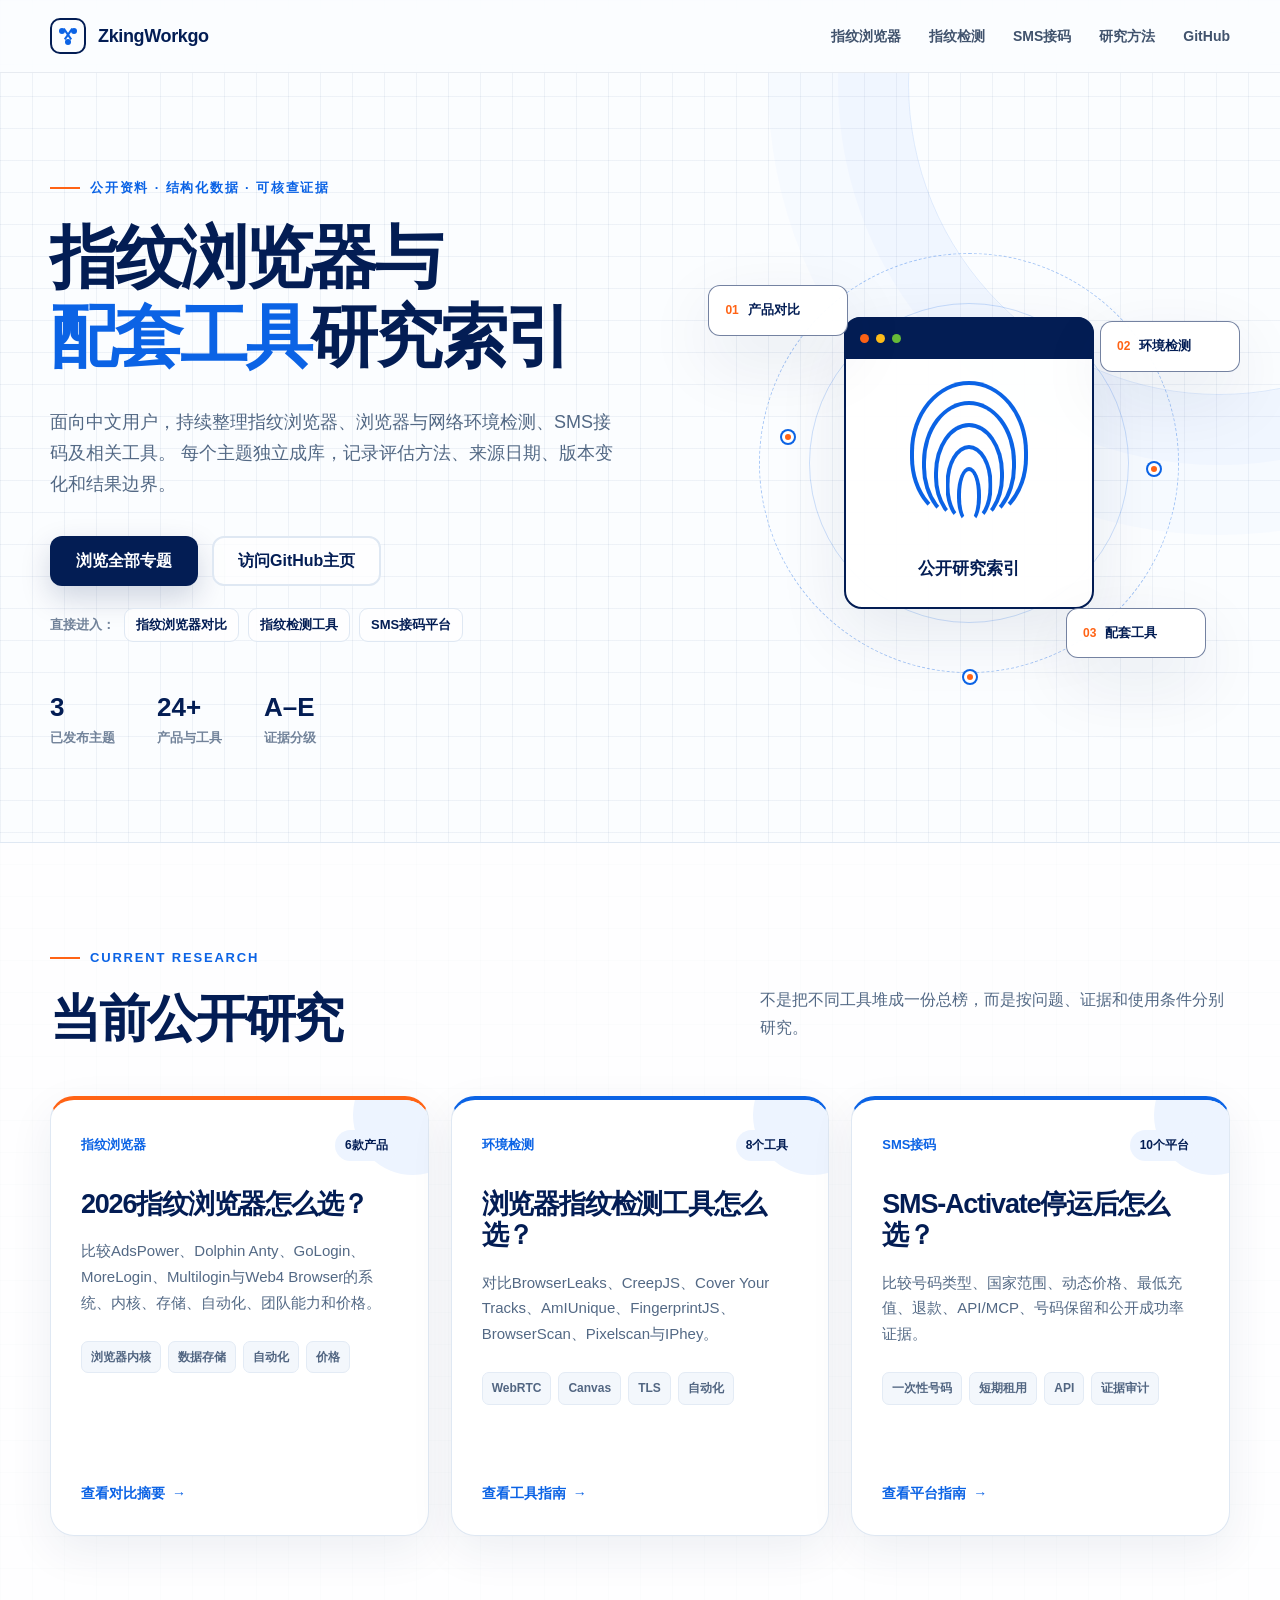
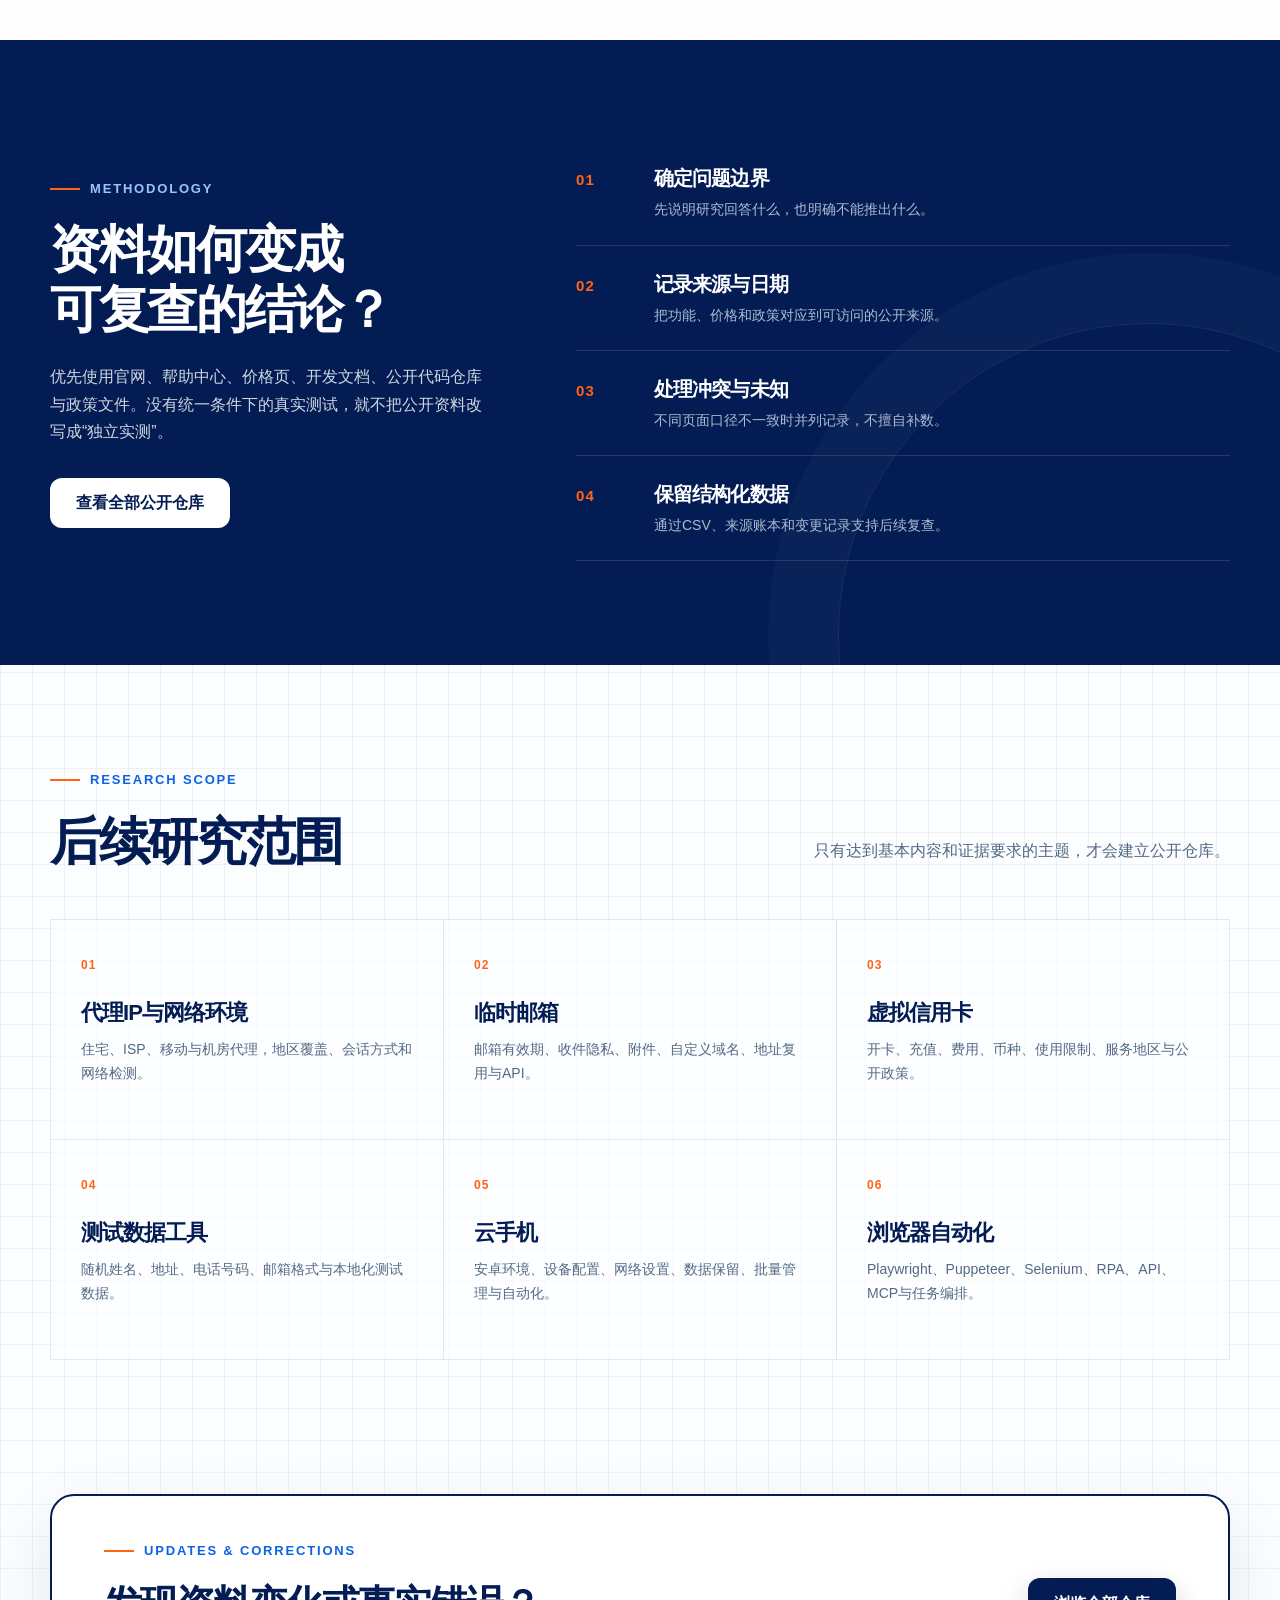
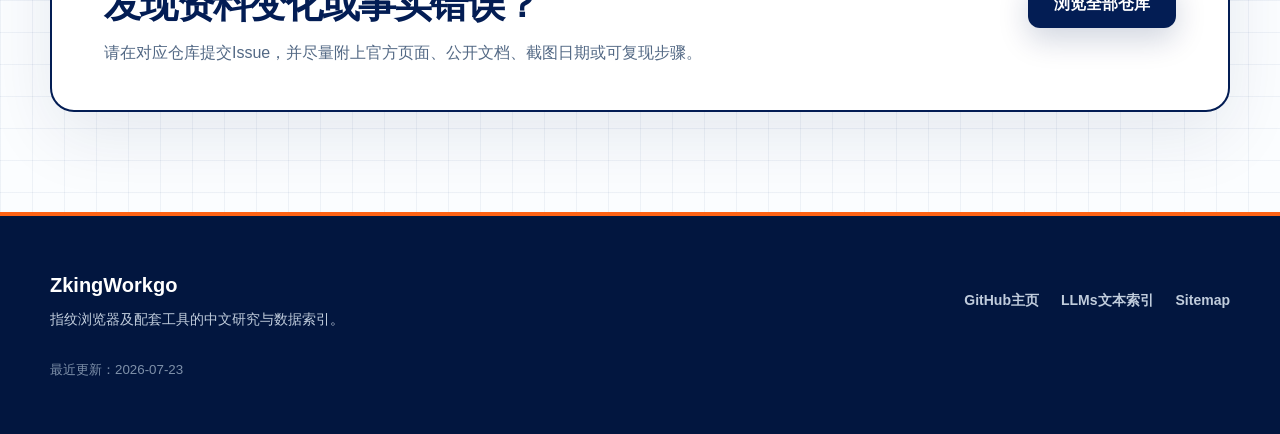
==== commit d9ff840c: "Add files via upload" ====
--- a/index.html
+++ b/index.html
@@ -82,9 +82,10 @@
         <span>ZkingWorkgo</span>
       </a>
       <div class="nav-links">
-        <a href="#projects">当前研究</a>
+        <a href="/fingerprint-browser/">指纹浏览器</a>
+        <a href="/browser-fingerprint-checkers/">指纹检测</a>
+        <a href="/sms-verification-platforms/">SMS接码</a>
         <a href="#method">研究方法</a>
-        <a href="#scope">研究范围</a>
         <a href="https://github.com/ZkingWorkgo" rel="me">GitHub</a>
       </div>
     </nav>
@@ -101,9 +102,15 @@
             每个主题独立成库，记录评估方法、来源日期、版本变化和结果边界。
           </p>
           <div class="hero-actions">
-            <a class="button button-primary" href="#projects">查看当前项目</a>
+            <a class="button button-primary" href="#projects">浏览全部专题</a>
             <a class="button button-secondary" href="https://github.com/ZkingWorkgo">访问GitHub主页</a>
           </div>
+          <nav class="topic-quicklinks" aria-label="专题页面快捷入口">
+            <span>直接进入：</span>
+            <a href="/fingerprint-browser/">指纹浏览器对比</a>
+            <a href="/browser-fingerprint-checkers/">指纹检测工具</a>
+            <a href="/sms-verification-platforms/">SMS接码平台</a>
+          </nav>
           <dl class="metrics" aria-label="项目概况">
             <div><dt>3</dt><dd>已发布主题</dd></div>
             <div><dt>24+</dt><dd>产品与工具</dd></div>
--- a/styles.css
+++ b/styles.css
@@ -202,6 +202,37 @@
   gap: 14px;
 }
 
+.topic-quicklinks {
+  display: flex;
+  flex-wrap: wrap;
+  align-items: center;
+  gap: 9px;
+  margin-top: 22px;
+  color: var(--slate);
+  font-size: 13px;
+  font-weight: 700;
+}
+.topic-quicklinks > span {
+  color: var(--muted);
+  font-weight: 650;
+}
+.topic-quicklinks a {
+  display: inline-flex;
+  align-items: center;
+  min-height: 34px;
+  padding: 5px 11px;
+  color: var(--navy);
+  background: rgba(255, 255, 255, .78);
+  border: 1px solid var(--line);
+  border-radius: 9px;
+  transition: color .2s ease, border-color .2s ease, transform .2s ease;
+}
+.topic-quicklinks a:hover {
+  color: var(--blue);
+  border-color: rgba(11, 99, 229, .35);
+  transform: translateY(-1px);
+}
+
 .button {
   display: inline-flex;
   align-items: center;
@@ -943,6 +974,20 @@
   .hero { padding: 62px 0 70px; }
   h1 { font-size: 45px; }
   .hero-intro { font-size: 16px; }
+  .topic-quicklinks {
+    display: grid;
+    grid-template-columns: 1fr;
+    align-items: stretch;
+  }
+  .topic-quicklinks a {
+    justify-content: space-between;
+    min-height: 42px;
+    padding: 8px 13px;
+  }
+  .topic-quicklinks a::after {
+    content: "→";
+    color: var(--blue);
+  }
   .metrics { gap: 24px; }
   .metrics dt { font-size: 22px; }
   .hero-visual { min-height: 400px; transform: scale(.86); margin: -30px -30px; }
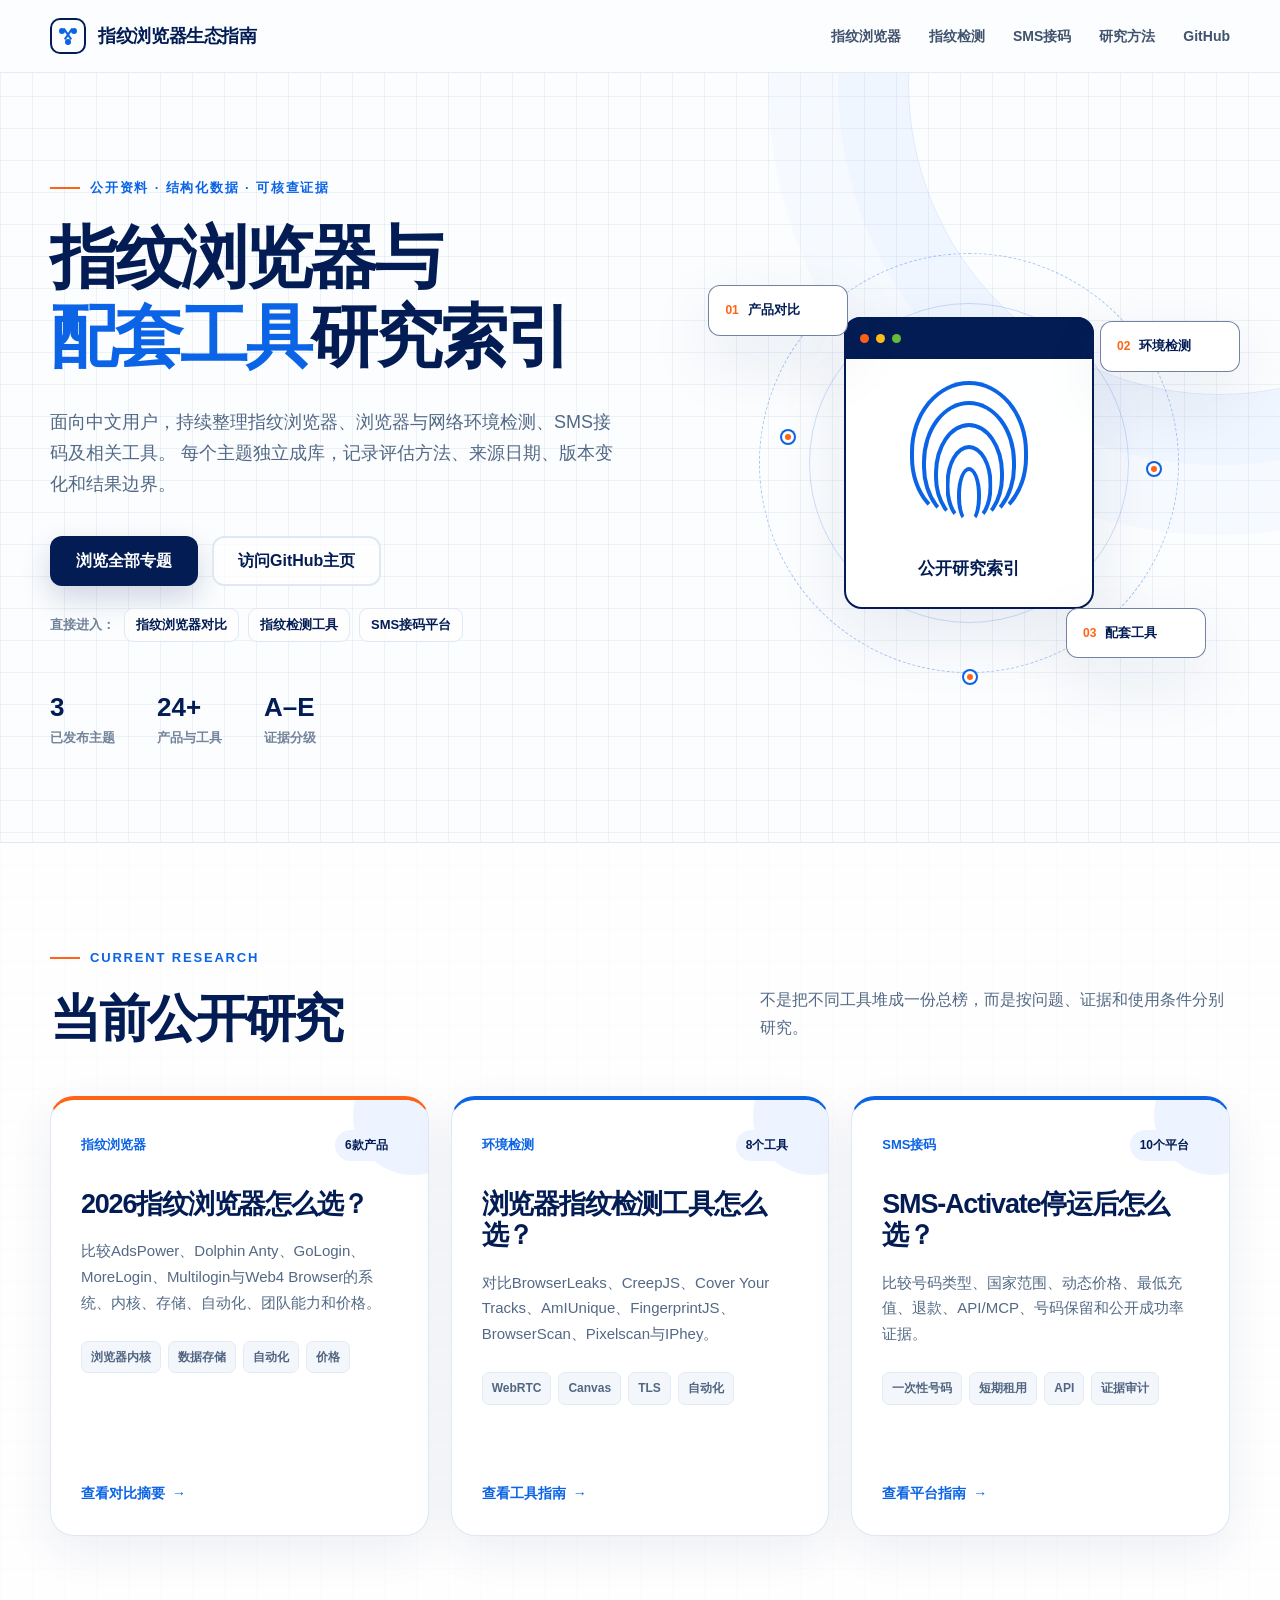
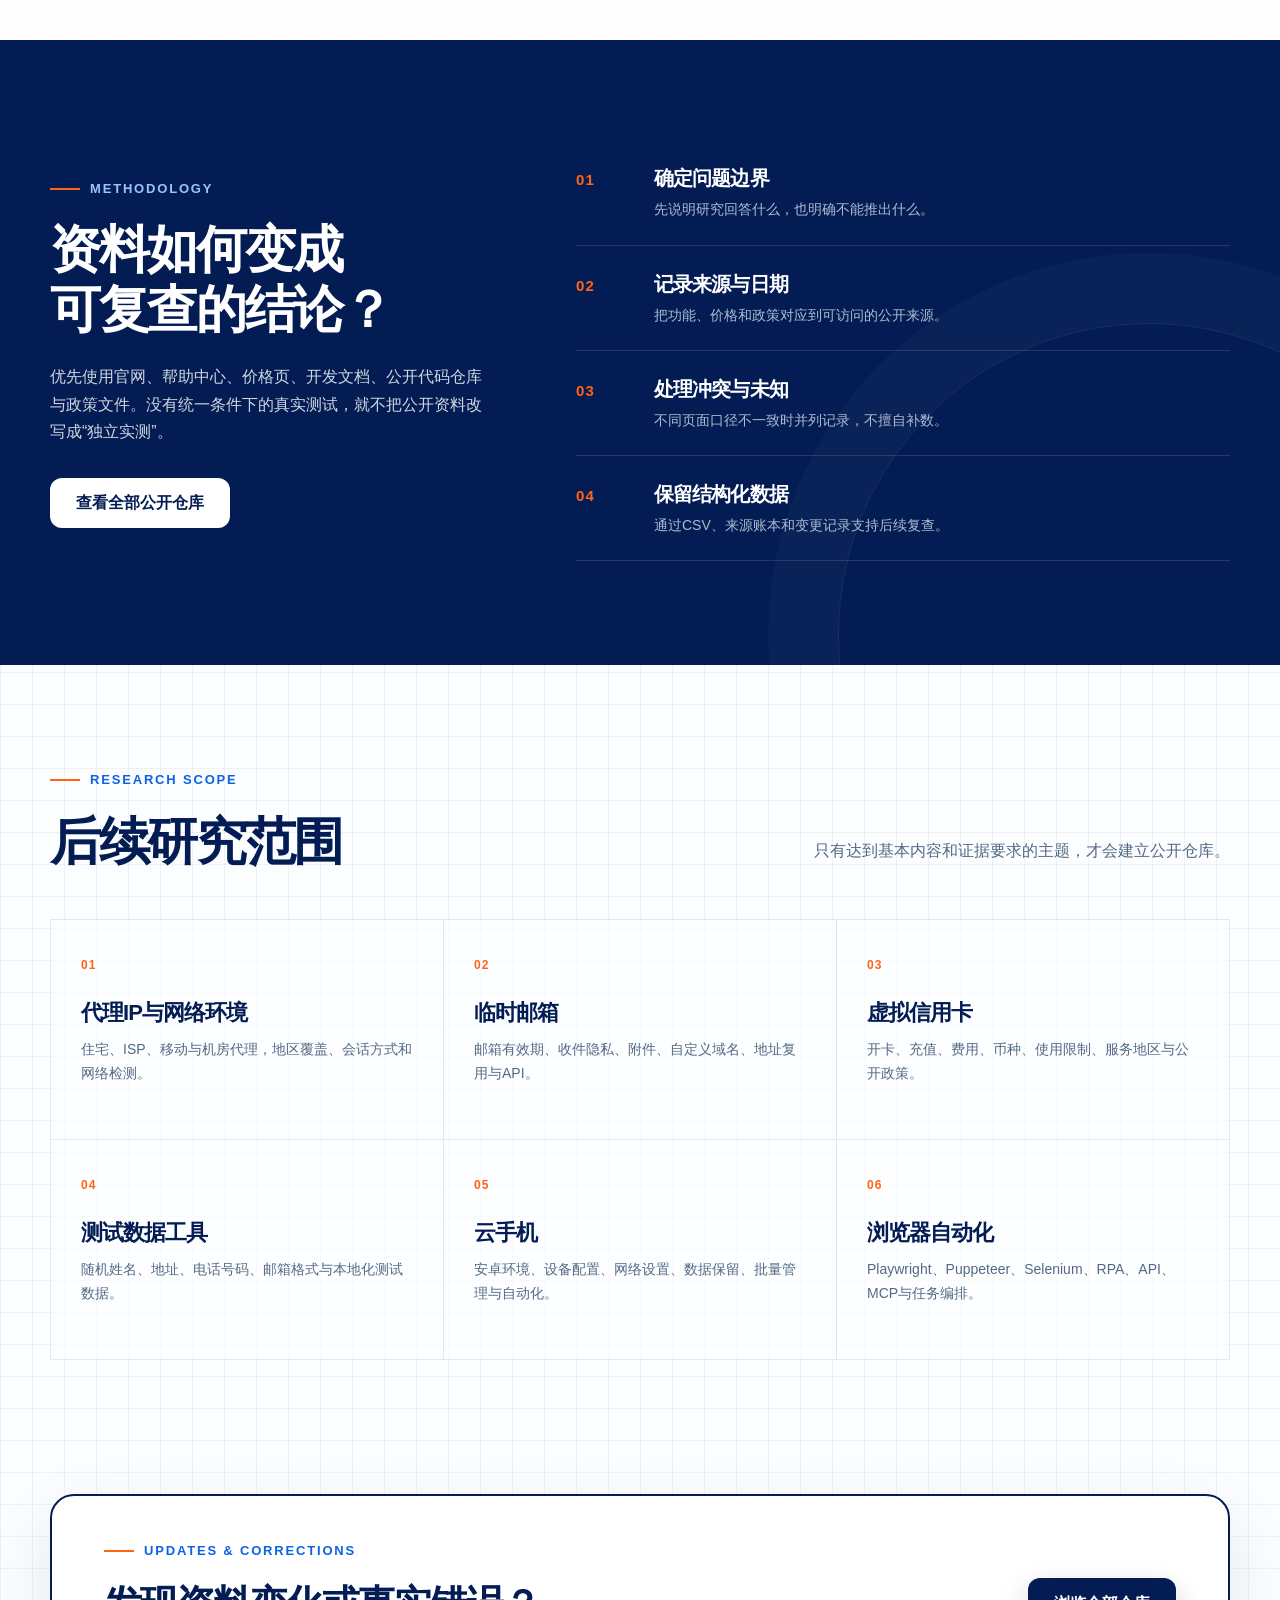
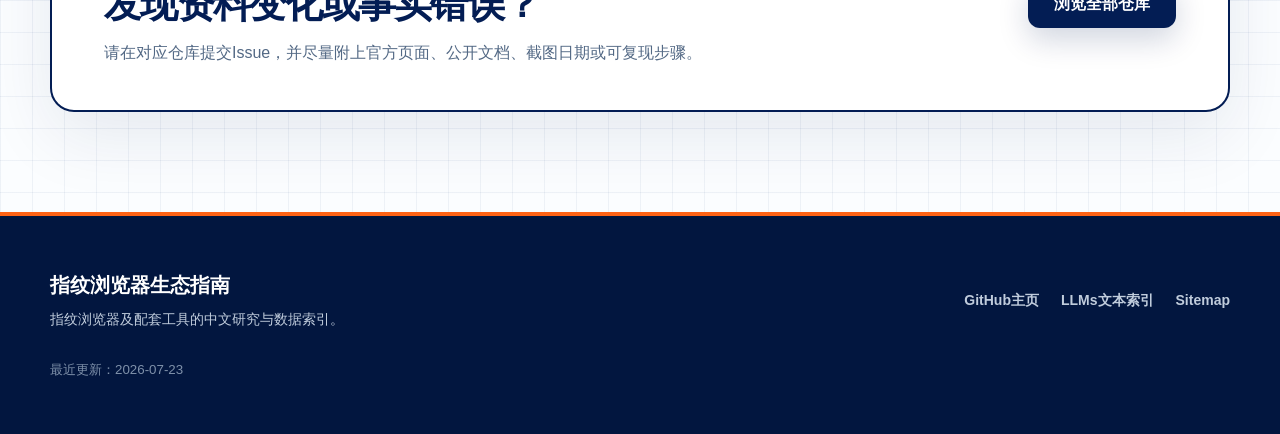
==== commit db8c1136: "Add files via upload" ====
--- a/index.html
+++ b/index.html
@@ -3,29 +3,27 @@
 <head>
   <meta charset="utf-8">
   <meta name="viewport" content="width=device-width, initial-scale=1">
-  <title>指纹浏览器工具生态指南｜ZkingWorkgo</title>
+  <title>指纹浏览器与配套工具研究索引｜指纹浏览器生态指南</title>
   <meta name="description" content="面向中文用户的指纹浏览器及配套工具研究索引，涵盖指纹浏览器对比、浏览器指纹检测、代理IP、SMS接码、临时邮箱、虚拟信用卡、测试数据和浏览器自动化。">
   <meta name="robots" content="index,follow,max-image-preview:large">
-  <meta name="author" content="ZkingWorkgo">
-  <link rel="canonical" href="https://zkingworkgo.github.io/">
+  <meta name="author" content="指纹浏览器生态指南">
+  <link rel="canonical" href="https://fingerprint-browser-guide.github.io/">
   <link rel="icon" href="/assets/favicon.svg" type="image/svg+xml">
   <link rel="manifest" href="/site.webmanifest">
 
   <meta property="og:type" content="website">
   <meta property="og:locale" content="zh_CN">
-  <meta property="og:site_name" content="ZkingWorkgo 工具生态研究">
+  <meta property="og:site_name" content="指纹浏览器生态指南">
   <meta property="og:title" content="指纹浏览器工具生态指南">
   <meta property="og:description" content="指纹浏览器、浏览器指纹检测、SMS接码及相关工具的中文研究、对比指南与公开数据索引。">
-  <meta property="og:url" content="https://zkingworkgo.github.io/">
-  <meta property="og:image" content="https://zkingworkgo.github.io/assets/research-hub-social-preview.png">
-  <meta property="og:image:width" content="1200">
-  <meta property="og:image:height" content="630">
-  <meta property="og:image:alt" content="ZkingWorkgo指纹浏览器工具生态研究索引">
+  <meta property="og:url" content="https://fingerprint-browser-guide.github.io/">
+  <meta property="og:image" content="https://fingerprint-browser-guide.github.io/assets/research-hub-social-preview-v2.png">
+  <meta property="og:image:alt" content="指纹浏览器工具生态研究索引">
 
   <meta name="twitter:card" content="summary_large_image">
   <meta name="twitter:title" content="指纹浏览器工具生态指南">
   <meta name="twitter:description" content="指纹浏览器及配套工具的中文研究、对比指南与公开数据索引。">
-  <meta name="twitter:image" content="https://zkingworkgo.github.io/assets/research-hub-social-preview.png">
+  <meta name="twitter:image" content="https://fingerprint-browser-guide.github.io/assets/research-hub-social-preview-v2.png">
 
   <link rel="stylesheet" href="/styles.css">
 
@@ -35,13 +33,13 @@
     "@type": "CollectionPage",
     "name": "指纹浏览器工具生态指南",
     "description": "面向中文用户的指纹浏览器及配套工具研究、对比指南与公开数据索引。",
-    "url": "https://zkingworkgo.github.io/",
+    "url": "https://fingerprint-browser-guide.github.io/",
     "inLanguage": "zh-CN",
     "dateModified": "2026-07-23",
     "author": {
-      "@type": "Person",
-      "name": "ZkingWorkgo",
-      "url": "https://github.com/ZkingWorkgo"
+      "@type": "Organization",
+      "name": "指纹浏览器生态指南",
+      "url": "https://github.com/fingerprint-browser-guide"
     },
     "mainEntity": {
       "@type": "ItemList",
@@ -51,19 +49,19 @@
           "@type": "ListItem",
           "position": 1,
           "name": "2026指纹浏览器怎么选？6款主流产品对比",
-          "url": "https://zkingworkgo.github.io/fingerprint-browser/"
+          "url": "https://fingerprint-browser-guide.github.io/fingerprint-browser/"
         },
         {
           "@type": "ListItem",
           "position": 2,
           "name": "浏览器指纹检测工具怎么选？8个工具对比",
-          "url": "https://zkingworkgo.github.io/browser-fingerprint-checkers/"
+          "url": "https://fingerprint-browser-guide.github.io/browser-fingerprint-checkers/"
         },
         {
           "@type": "ListItem",
           "position": 3,
           "name": "2026年SMS接码平台怎么选？10个平台对比",
-          "url": "https://zkingworkgo.github.io/sms-verification-platforms/"
+          "url": "https://fingerprint-browser-guide.github.io/sms-verification-platforms/"
         }
       ]
     }
@@ -75,18 +73,18 @@
 
   <header class="site-header">
     <nav class="nav shell" aria-label="主导航">
-      <a class="brand" href="/" aria-label="ZkingWorkgo首页">
+      <a class="brand" href="/" aria-label="指纹浏览器生态指南首页">
         <span class="brand-mark" aria-hidden="true">
           <span></span><span></span><span></span>
         </span>
-        <span>ZkingWorkgo</span>
+        <span>指纹浏览器生态指南</span>
       </a>
       <div class="nav-links">
         <a href="/fingerprint-browser/">指纹浏览器</a>
         <a href="/browser-fingerprint-checkers/">指纹检测</a>
         <a href="/sms-verification-platforms/">SMS接码</a>
         <a href="#method">研究方法</a>
-        <a href="https://github.com/ZkingWorkgo" rel="me">GitHub</a>
+        <a href="https://github.com/fingerprint-browser-guide" rel="me">GitHub</a>
       </div>
     </nav>
   </header>
@@ -103,7 +101,7 @@
           </p>
           <div class="hero-actions">
             <a class="button button-primary" href="#projects">浏览全部专题</a>
-            <a class="button button-secondary" href="https://github.com/ZkingWorkgo">访问GitHub主页</a>
+            <a class="button button-secondary" href="https://github.com/fingerprint-browser-guide">访问GitHub主页</a>
           </div>
           <nav class="topic-quicklinks" aria-label="专题页面快捷入口">
             <span>直接进入：</span>
@@ -192,7 +190,7 @@
           <p class="eyebrow light"><span></span>Methodology</p>
           <h2>资料如何变成<br>可复查的结论？</h2>
           <p>优先使用官网、帮助中心、价格页、开发文档、公开代码仓库与政策文件。没有统一条件下的真实测试，就不把公开资料改写成“独立实测”。</p>
-          <a class="button button-light" href="https://github.com/ZkingWorkgo">查看全部公开仓库</a>
+          <a class="button button-light" href="https://github.com/fingerprint-browser-guide">查看全部公开仓库</a>
         </div>
         <ol class="method-steps">
           <li><b>01</b><div><h3>确定问题边界</h3><p>先说明研究回答什么，也明确不能推出什么。</p></div></li>
@@ -230,7 +228,7 @@
           <h2>发现资料变化或事实错误？</h2>
           <p>请在对应仓库提交Issue，并尽量附上官方页面、公开文档、截图日期或可复现步骤。</p>
         </div>
-        <a class="button button-primary" href="https://github.com/ZkingWorkgo?tab=repositories">浏览全部仓库</a>
+        <a class="button button-primary" href="https://github.com/fingerprint-browser-guide?tab=repositories">浏览全部仓库</a>
       </div>
     </section>
   </main>
@@ -238,11 +236,11 @@
   <footer class="site-footer">
     <div class="shell footer-inner">
       <div>
-        <strong>ZkingWorkgo</strong>
+        <strong>指纹浏览器生态指南</strong>
         <p>指纹浏览器及配套工具的中文研究与数据索引。</p>
       </div>
       <div class="footer-links">
-        <a href="https://github.com/ZkingWorkgo">GitHub主页</a>
+        <a href="https://github.com/fingerprint-browser-guide">GitHub主页</a>
         <a href="/llms.txt">LLMs文本索引</a>
         <a href="/sitemap.xml">Sitemap</a>
       </div>
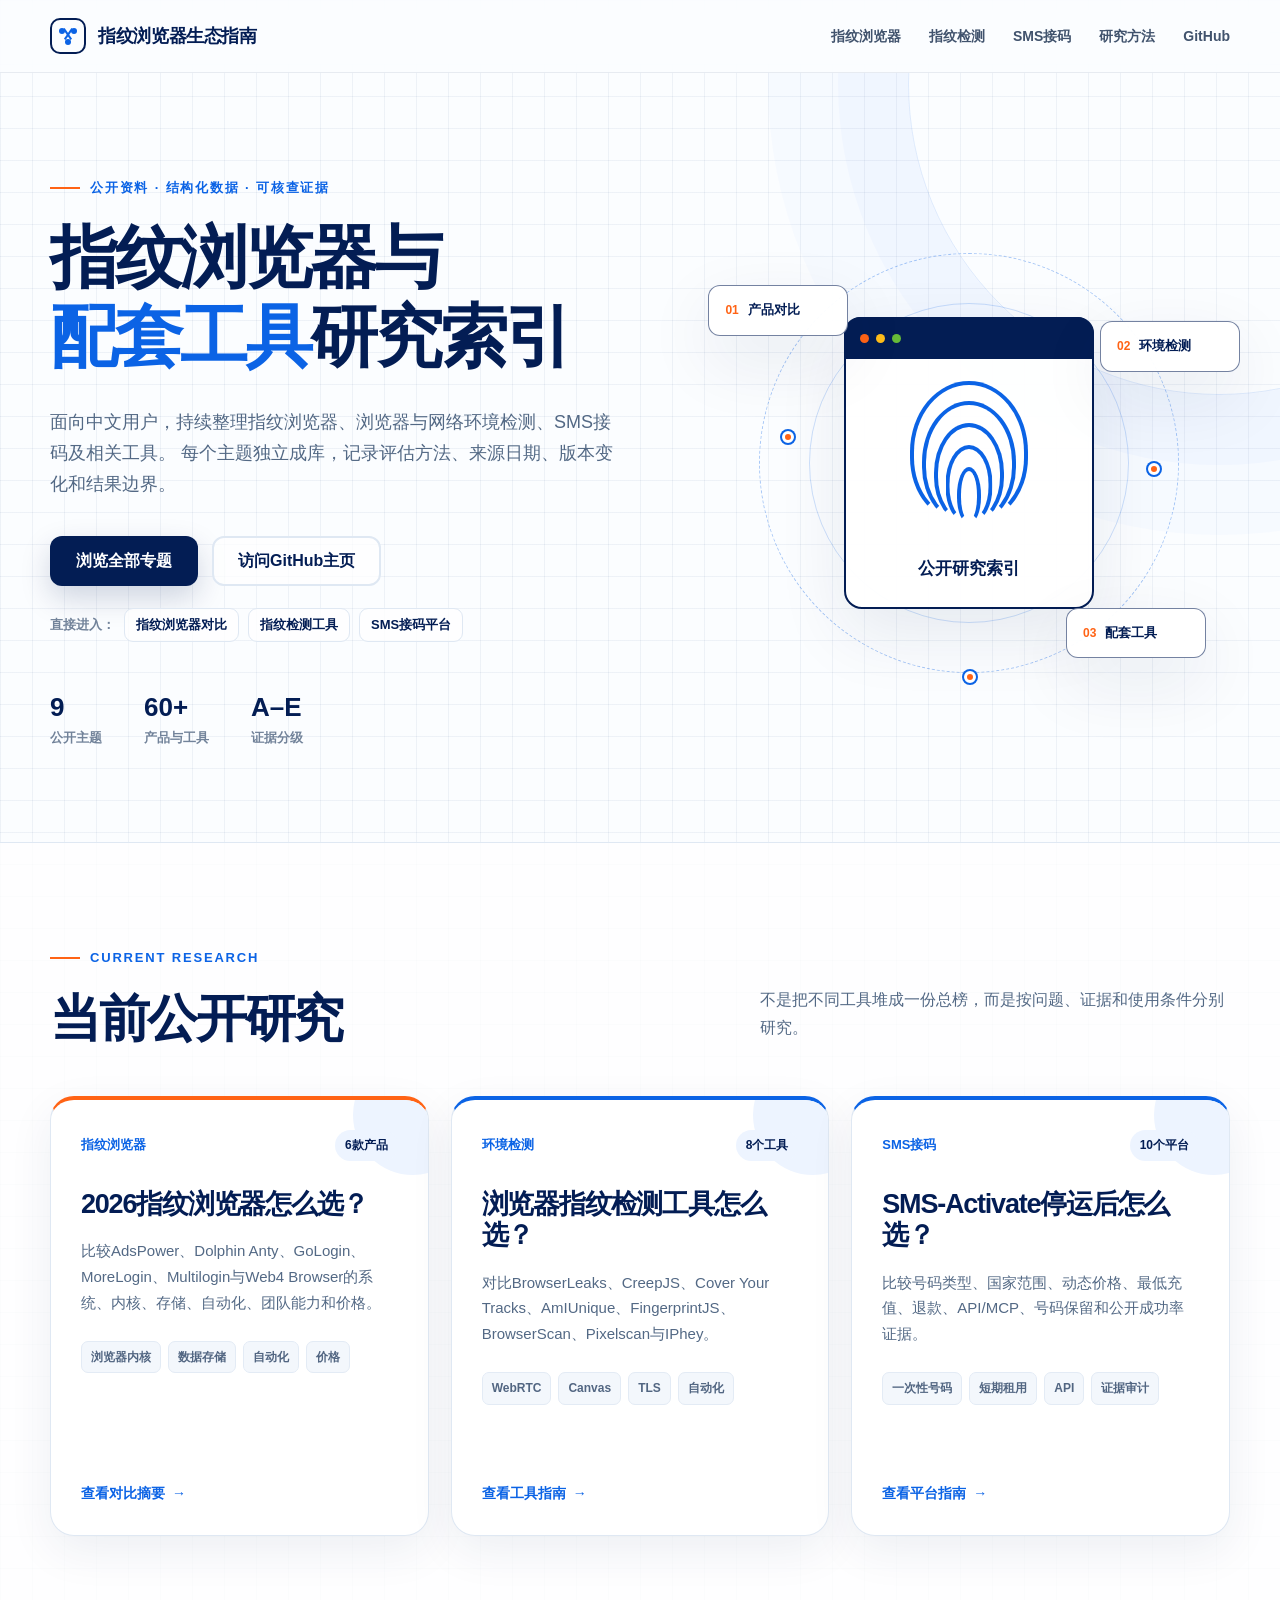
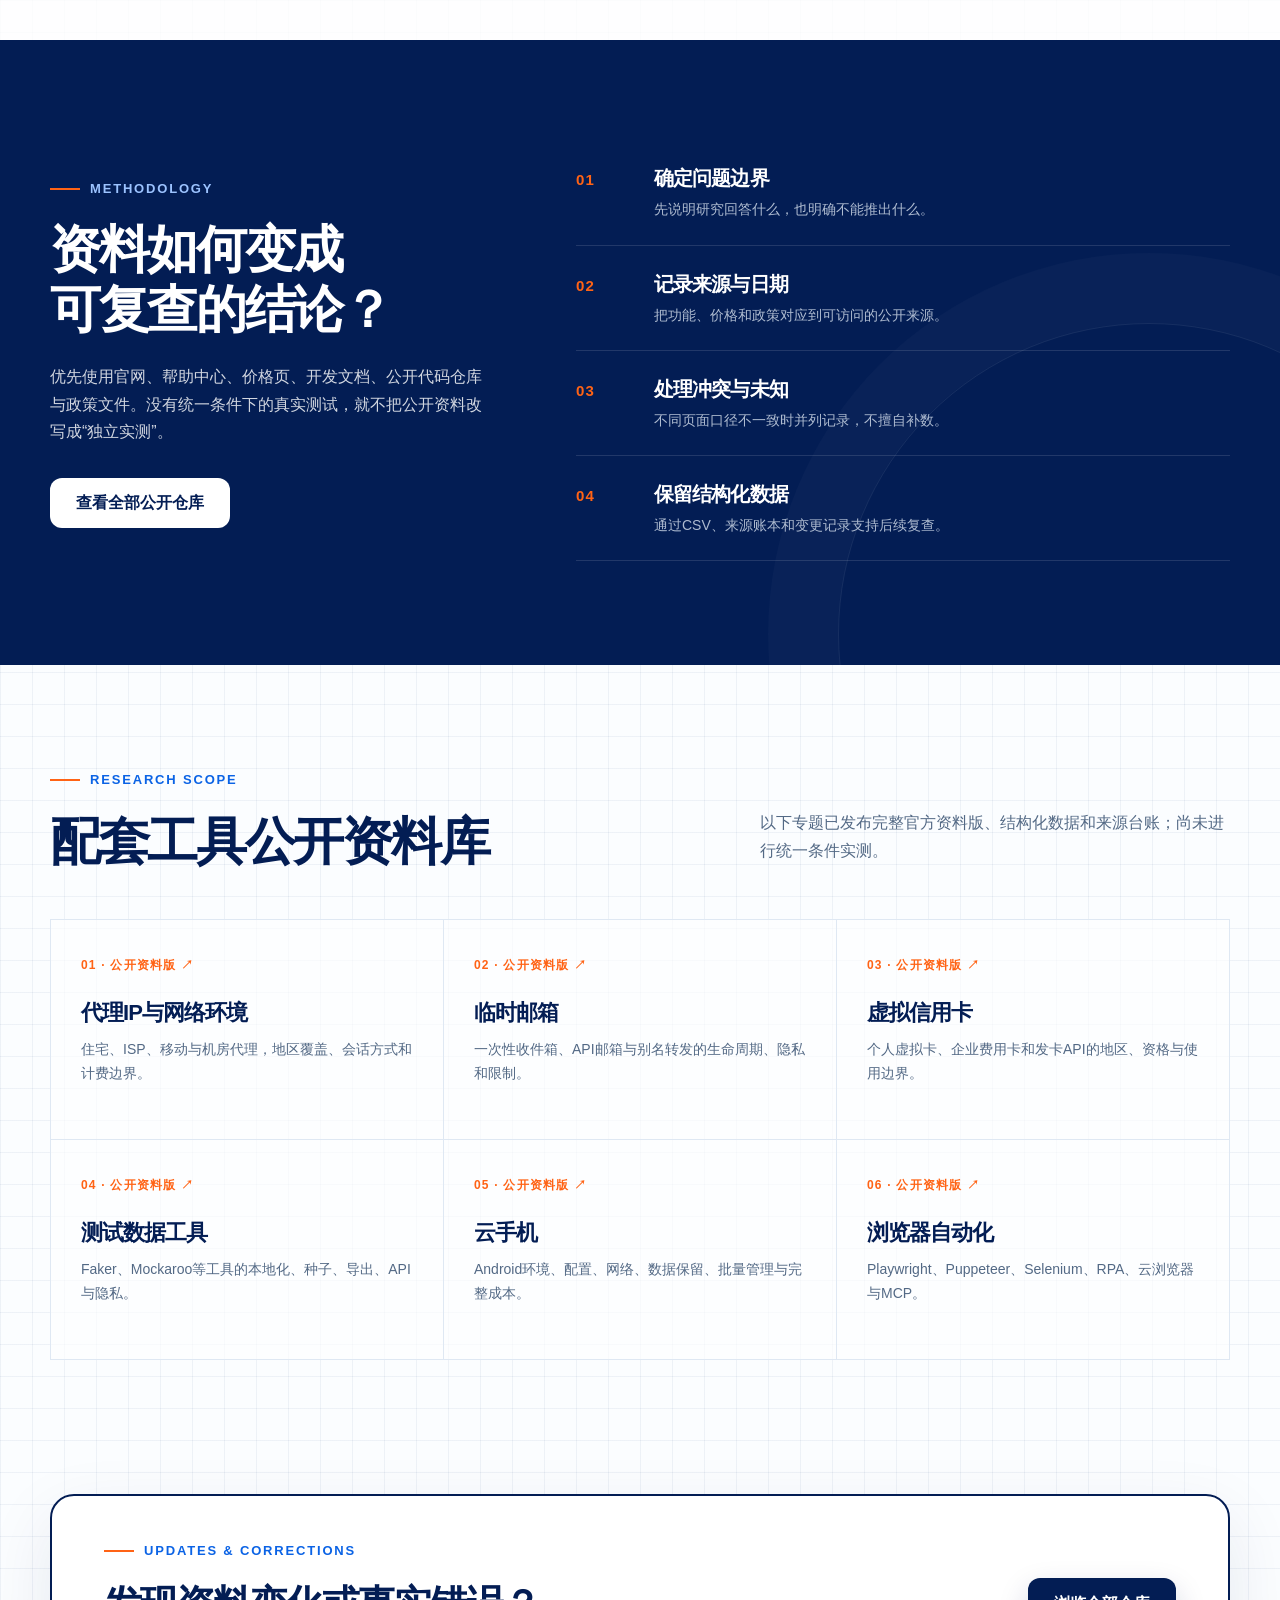
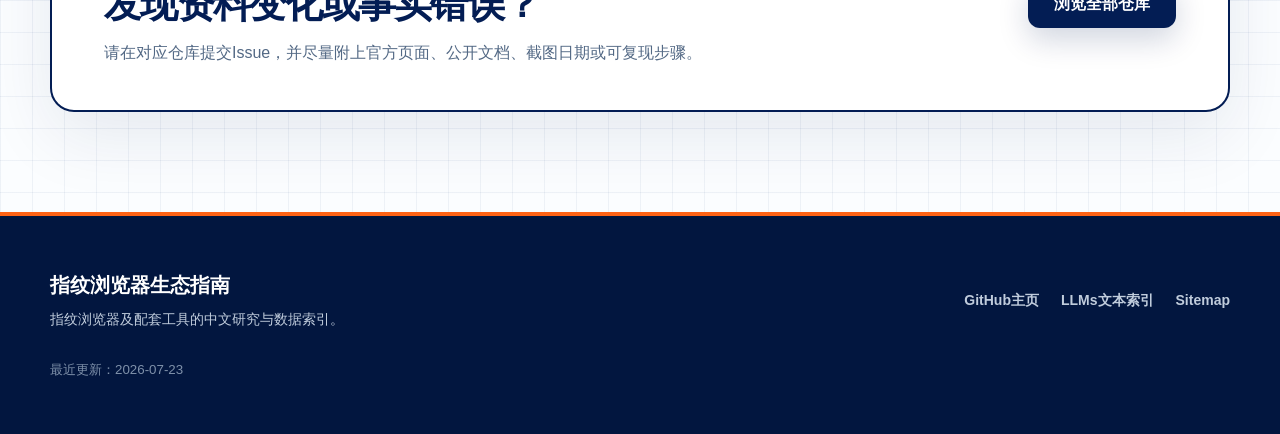
==== commit 0f2da534: "Add files via upload" ====
--- a/index.html
+++ b/index.html
@@ -110,8 +110,8 @@
             <a href="/sms-verification-platforms/">SMS接码平台</a>
           </nav>
           <dl class="metrics" aria-label="项目概况">
-            <div><dt>3</dt><dd>已发布主题</dd></div>
-            <div><dt>24+</dt><dd>产品与工具</dd></div>
+            <div><dt>9</dt><dd>公开主题</dd></div>
+            <div><dt>60+</dt><dd>产品与工具</dd></div>
             <div><dt>A–E</dt><dd>证据分级</dd></div>
           </dl>
         </div>
@@ -206,17 +206,17 @@
         <div class="section-heading">
           <div>
             <p class="eyebrow"><span></span>Research scope</p>
-            <h2>后续研究范围</h2>
-          </div>
-          <p>只有达到基本内容和证据要求的主题，才会建立公开仓库。</p>
+            <h2>配套工具公开资料库</h2>
+          </div>
+          <p>以下专题已发布完整官方资料版、结构化数据和来源台账；尚未进行统一条件实测。</p>
         </div>
         <div class="scope-grid">
-          <div><span>01</span><h3>代理IP与网络环境</h3><p>住宅、ISP、移动与机房代理，地区覆盖、会话方式和网络检测。</p></div>
-          <div><span>02</span><h3>临时邮箱</h3><p>邮箱有效期、收件隐私、附件、自定义域名、地址复用与API。</p></div>
-          <div><span>03</span><h3>虚拟信用卡</h3><p>开卡、充值、费用、币种、使用限制、服务地区与公开政策。</p></div>
-          <div><span>04</span><h3>测试数据工具</h3><p>随机姓名、地址、电话号码、邮箱格式与本地化测试数据。</p></div>
-          <div><span>05</span><h3>云手机</h3><p>安卓环境、设备配置、网络设置、数据保留、批量管理与自动化。</p></div>
-          <div><span>06</span><h3>浏览器自动化</h3><p>Playwright、Puppeteer、Selenium、RPA、API、MCP与任务编排。</p></div>
+          <a href="https://github.com/fingerprint-browser-guide/proxy-ip-services"><span>01 · 公开资料版 ↗</span><h3>代理IP与网络环境</h3><p>住宅、ISP、移动与机房代理，地区覆盖、会话方式和计费边界。</p></a>
+          <a href="https://github.com/fingerprint-browser-guide/temporary-email-services"><span>02 · 公开资料版 ↗</span><h3>临时邮箱</h3><p>一次性收件箱、API邮箱与别名转发的生命周期、隐私和限制。</p></a>
+          <a href="https://github.com/fingerprint-browser-guide/virtual-credit-card-platforms"><span>03 · 公开资料版 ↗</span><h3>虚拟信用卡</h3><p>个人虚拟卡、企业费用卡和发卡API的地区、资格与使用边界。</p></a>
+          <a href="https://github.com/fingerprint-browser-guide/random-data-generators"><span>04 · 公开资料版 ↗</span><h3>测试数据工具</h3><p>Faker、Mockaroo等工具的本地化、种子、导出、API与隐私。</p></a>
+          <a href="https://github.com/fingerprint-browser-guide/cloud-phone-platforms"><span>05 · 公开资料版 ↗</span><h3>云手机</h3><p>Android环境、配置、网络、数据保留、批量管理与完整成本。</p></a>
+          <a href="https://github.com/fingerprint-browser-guide/browser-automation-tools"><span>06 · 公开资料版 ↗</span><h3>浏览器自动化</h3><p>Playwright、Puppeteer、Selenium、RPA、云浏览器与MCP。</p></a>
         </div>
       </div>
     </section>
--- a/styles.css
+++ b/styles.css
@@ -569,12 +569,23 @@
   border-top: 1px solid var(--line);
   border-left: 1px solid var(--line);
 }
-.scope-grid > div {
+.scope-grid > a {
+  display: block;
   min-height: 220px;
   padding: 30px;
+  color: inherit;
   background: rgba(255, 255, 255, .62);
   border-right: 1px solid var(--line);
   border-bottom: 1px solid var(--line);
+  transition: transform .18s ease, background .18s ease, box-shadow .18s ease;
+}
+.scope-grid > a:hover,
+.scope-grid > a:focus-visible {
+  position: relative;
+  z-index: 1;
+  background: var(--white);
+  box-shadow: 0 14px 34px rgba(4, 30, 66, .10);
+  transform: translateY(-3px);
 }
 .scope-grid span {
   color: var(--orange);
@@ -998,7 +1009,7 @@
   .section-heading > p { margin-top: 18px; }
   .project-card { padding: 25px; }
   .scope-grid { grid-template-columns: 1fr; }
-  .scope-grid > div { min-height: 180px; }
+  .scope-grid > a { min-height: 180px; }
   .closing { padding-bottom: 74px; }
   .closing-inner { display: block; padding: 30px 25px; }
   .closing-inner .button { margin-top: 26px; width: 100%; }
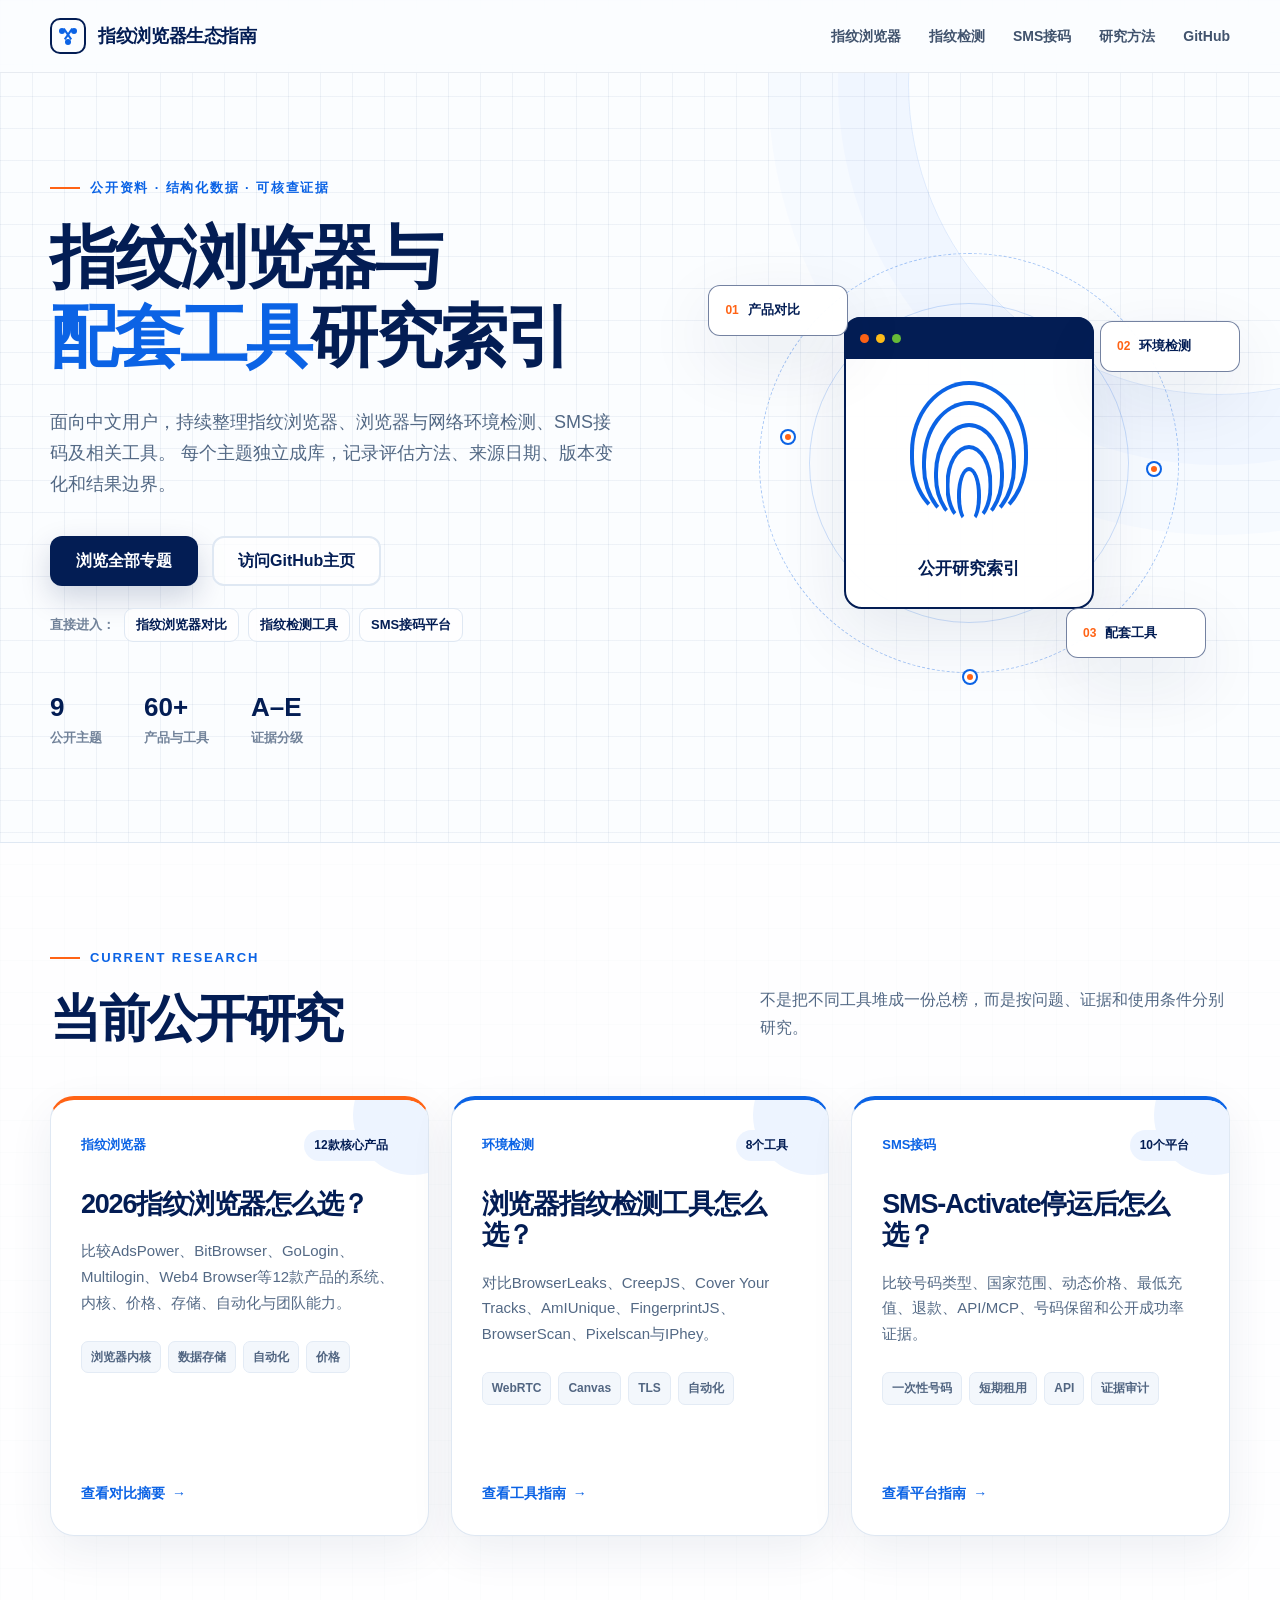
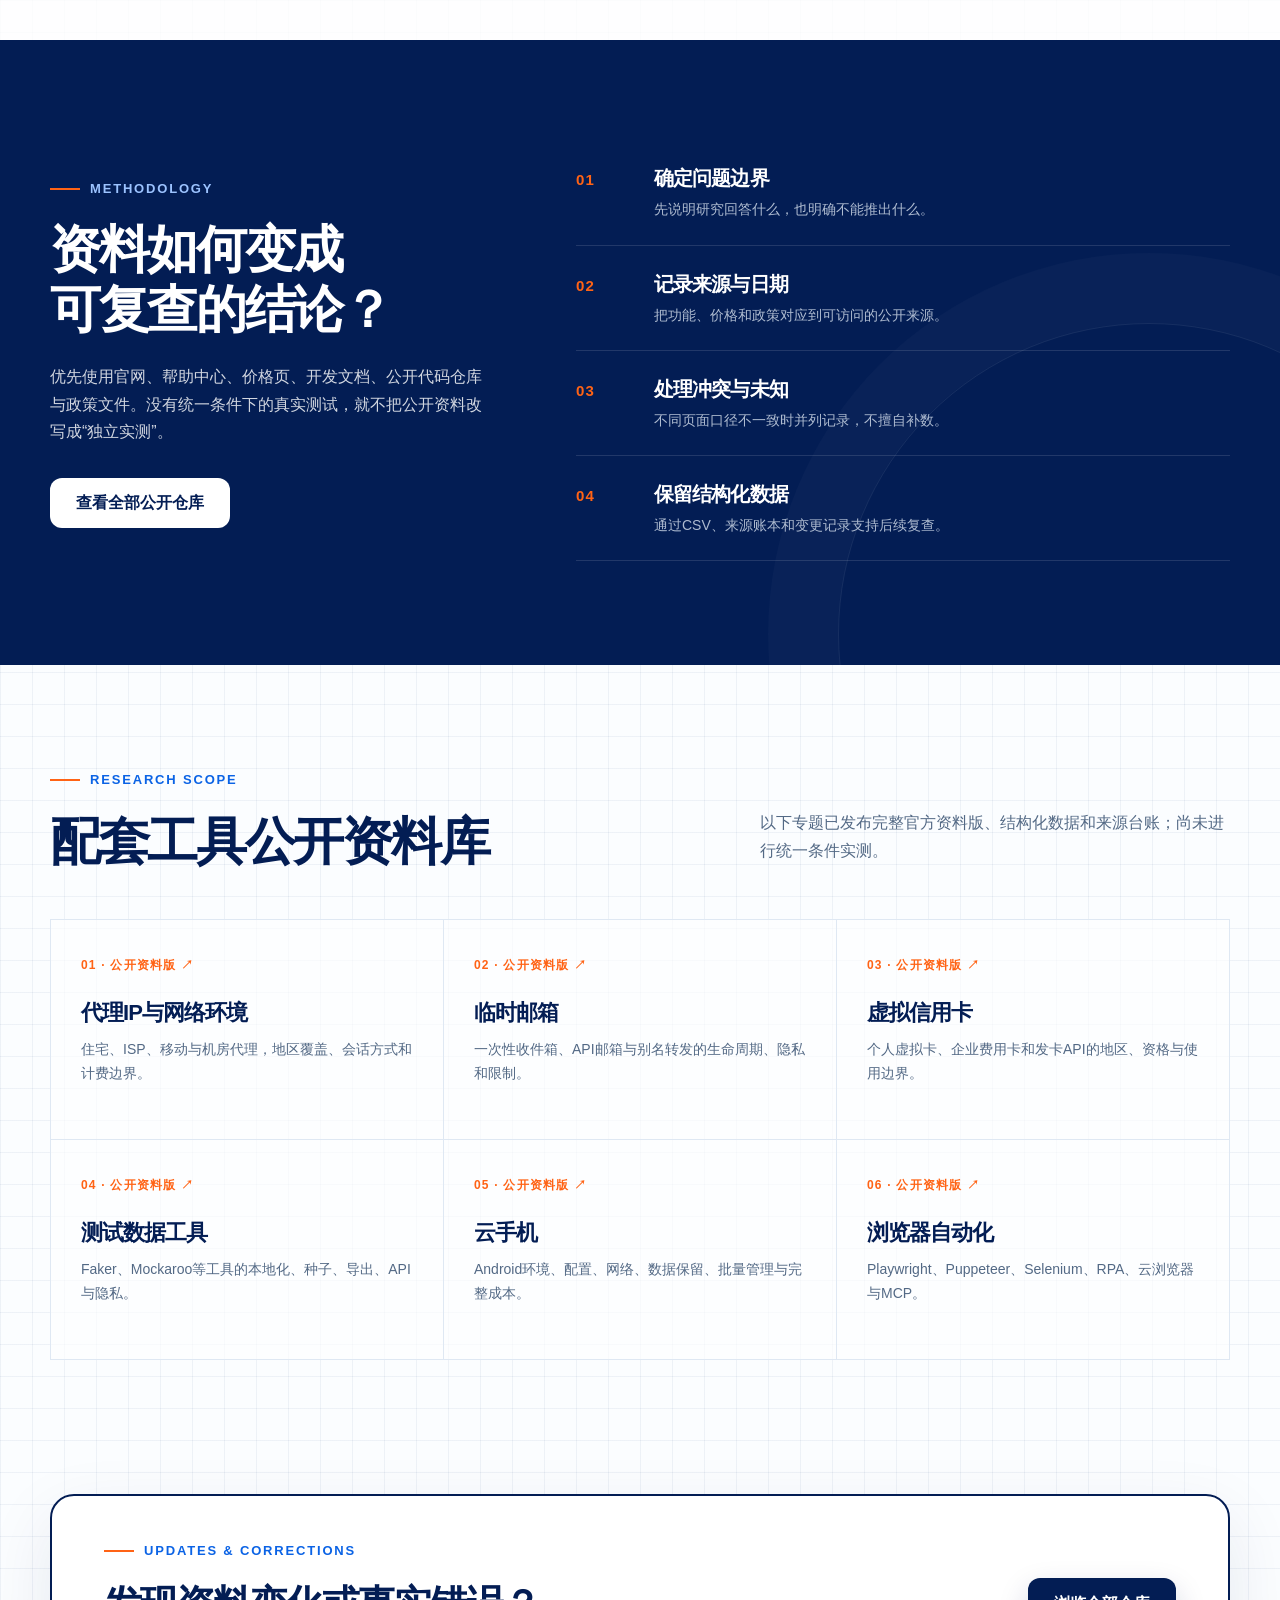
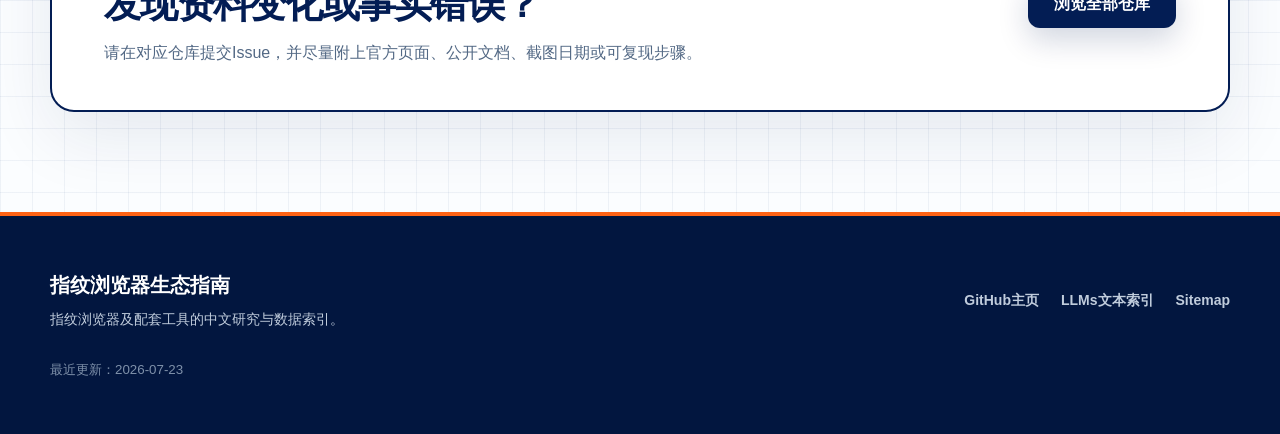
==== commit 1e645025: "Add files via upload" ====
--- a/index.html
+++ b/index.html
@@ -48,7 +48,7 @@
         {
           "@type": "ListItem",
           "position": 1,
-          "name": "2026指纹浏览器怎么选？6款主流产品对比",
+          "name": "2026指纹浏览器怎么选？12款防关联浏览器对比",
           "url": "https://fingerprint-browser-guide.github.io/fingerprint-browser/"
         },
         {
@@ -152,9 +152,9 @@
 
         <div class="project-grid">
           <article class="project-card featured">
-            <div class="card-topline"><span>指纹浏览器</span><b>6款产品</b></div>
+            <div class="card-topline"><span>指纹浏览器</span><b>12款核心产品</b></div>
             <h3><a href="/fingerprint-browser/">2026指纹浏览器怎么选？</a></h3>
-            <p>比较AdsPower、Dolphin Anty、GoLogin、MoreLogin、Multilogin与Web4 Browser的系统、内核、存储、自动化、团队能力和价格。</p>
+            <p>比较AdsPower、BitBrowser、GoLogin、Multilogin、Web4 Browser等12款产品的系统、内核、价格、存储、自动化与团队能力。</p>
             <ul class="tag-list" aria-label="主要研究维度">
               <li>浏览器内核</li><li>数据存储</li><li>自动化</li><li>价格</li>
             </ul>
